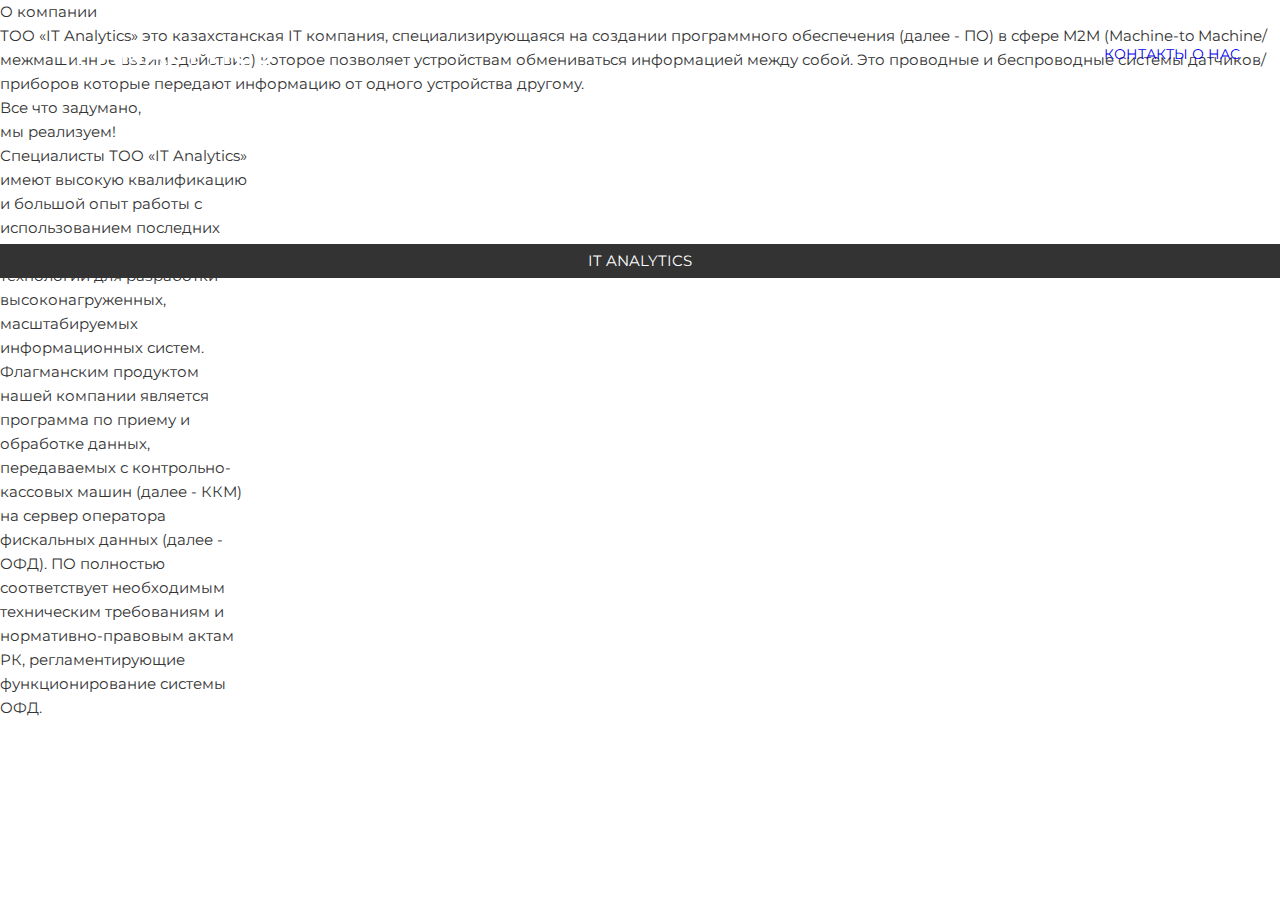
==== aboutus.html @ 604245b8 "work structure" ====
<!DOCTYPE html>
<html lang="en">

<head>
    <meta charset="UTF-8">
    <meta http-equiv="X-UA-Compatible" content="IE=edge">
    <meta name="viewport" content="width=device-width, initial-scale=1.0">
    <link rel="stylesheet" href="css/style.css">
    <link rel="preconnect" href="https://fonts.googleapis.com">
    <link rel="preconnect" href="https://fonts.gstatic.com" crossorigin>
    <link rel="icon" href="../Red/image/it_analytics.ico">
    <link href="https://fonts.googleapis.com/css2?family=Kaushan+Script&family=Montserrat:wght@400;700&display=swap"
        rel="stylesheet">
    <title>it analytics</title>
</head>

<body class="contact__page">
    <div class="wrapper">
        <header class="header">
            <div class="container">
                <div class="header__inner">
                    <div class="header__logo"><a href="index.html">IT ANALYTICS</a></div>

                    <nav class="nav">
                        <!-- <a class="nav__link" href="#">Услуги</a> -->
                        <!-- <a class="nav__link" href="#">Учебный центр</a> -->
                        <a class="nav__link" href="contacts.html">Контакты</a>
                        <a class="nav__link" href="aboutus.html">О нас</a>
                    </nav>
                </div>
            </div>
            <div class="header_background">

            </div>
        </header>

        <section class="contact">
            <div class="contact__text">
                <h2 class="aboutus__title">О компании</h2>
                <p class="title__text">ТОО «IT Analytics» это казахстанская IT компания, специализирующаяся на создании
                    программного обеспечения (далее - ПО) в сфере M2M (Machine-to Machine/межмашинное взаимодействие)
                    которое позволяет устройствам обмениваться информацией между собой. Это проводные и беспроводные
                    системы датчиков/приборов которые передают информацию от одного устройства другому.<br>
                </p>
            </div>

            <div class="about_foto">
                <h2 class="foto__text">Все что задумано,<br> мы реализуем!</h2>

            </div>

            <div>
                <p class="about__text">Специалисты ТОО «IT Analytics» имеют высокую квалификацию и большой опыт работы с
                    использованием последних достижений информационных технологий для разработки высоконагруженных,
                    масштабируемых информационных систем.<br>
                    Флагманским продуктом нашей компании является программа по приему и обработке данных, передаваемых с
                    контрольно-кассовых машин (далее - ККМ) на сервер оператора фискальных данных (далее - ОФД). ПО
                    полностью соответствует необходимым техническим требованиям и нормативно-правовым актам РК,
                    регламентирующие функционирование системы ОФД.
                </p>

            </div>
        </section>

        <footer>
            <div class="footer">
                <h2>IT ANALYTICS</h2>
            </div>
        </footer>
    </div>


</body>
---- css/style.css ----
@charset "UTF-8";
/*Обнуление*/
* {
  padding: 0;
  margin: 0;
  border: 0;
}

*, *:before, *:after {
  -webkit-box-sizing: border-box;
  box-sizing: border-box;
}

:focus, :active {
  outline: none;
}

a:focus, a:active {
  outline: none;
}

nav, footer, header, aside {
  display: block;
}

html, body {
  height: 100%;
  width: 100%;
  font-size: 100%;
  line-height: 1;
  font-size: 14px;
  -ms-text-size-adjust: 100%;
  -moz-text-size-adjust: 100%;
  -webkit-text-size-adjust: 100%;
}

input, button, textarea {
  font-family: inherit;
}

input::-ms-clear {
  display: none;
}

button {
  cursor: pointer;
}

button::-moz-focus-inner {
  padding: 0;
  border: 0;
}

a, a:visited {
  text-decoration: none;
}

a:hover {
  text-decoration: none;
}

ul li {
  list-style: none;
}

img {
  vertical-align: top;
}

h1, h2, h3, h4, h5, h6 {
  font-size: inherit;
  font-weight: inherit;
}

/*--------------------*/
.qwer {
  background-color: #000;
}

.content__green {
  font-family: "Montserrat", sans-serif;
  font-size: 15px;
  line-height: 1.6;
  color: #fff;
  background-color: #60BA19;
}

.container__green {
  display: -webkit-box;
  display: -ms-flexbox;
  display: flex;
  -webkit-box-align: center;
      -ms-flex-align: center;
          align-items: center;
  -webkit-box-pack: center;
      -ms-flex-pack: center;
          justify-content: center;
  height: 100vh;
  width: 100vw;
}

.text {
  font-size: 24px;
  text-align: center;
}

body {
  font-family: "Montserrat", sans-serif;
  font-size: 15px;
  line-height: 1.6;
  color: #333;
}

* {
  margin: 0;
  padding: 0;
  -webkit-box-sizing: border-box;
  box-sizing: border-box;
}

a {
  text-decoration: none;
}

h1,
h2,
h3,
h4,
h5,
h6 {
  margin: 0;
}

/* Container */
.container {
  width: 100%;
  max-width: 1200px;
  margin: 0 auto;
}
@media (max-width: 1270px) {
  .container {
    padding: 0 40px;
    margin: 0 auto;
  }
}

.wrapper {
  width: 100%;
  min-height: 100%;
  overflow: hidden;
}

/* Intro */
.intro {
  display: -webkit-box;
  display: -ms-flexbox;
  display: flex;
  -webkit-box-orient: vertical;
  -webkit-box-direction: normal;
  -ms-flex-direction: column;
  flex-direction: column;
  -webkit-box-pack: center;
  -ms-flex-pack: center;
  justify-content: center;
  width: 100%;
  height: 100vh;
  background: url("../image/intro.png") center no-repeat;
  background-size: cover;
}

.intro__inner {
  width: 100%;
  max-width: 880px;
  margin: 0 auto;
  text-align: center;
}

.intro__title {
  color: #fff;
  font-size: 50px;
  font-family: 700;
  text-transform: initial;
  text-align: center;
  line-height: 1;
}

.intro__title::after {
  content: "";
  display: block;
  width: 60px;
  height: 2px;
  margin: 60px auto;
  background-color: #fff;
}

.intro__suptitle {
  margin-bottom: 20px;
  font-family: "Kaushan Script", cursive;
  font-size: 20px;
  color: #fff;
  text-align: center;
}

/* Header */
.header {
  width: 100%;
  padding-top: 30px;
  position: absolute;
  top: 0;
  left: 0;
  right: 0;
  z-index: 1000;
}

.header:after {
  content: "";
  display: block;
  width: 100%;
  height: 1px;
  margin: 20px auto 0;
  background-color: #fff;
  opacity: 0.3;
}

.header__inner {
  display: -webkit-box;
  display: -ms-flexbox;
  display: flex;
  -webkit-box-pack: justify;
      -ms-flex-pack: justify;
          justify-content: space-between;
  -webkit-box-align: center;
      -ms-flex-align: center;
          align-items: center;
}

.header__logo {
  position: relative;
  font-size: 30px;
  font-weight: 700;
  color: #fff;
  display: -webkit-box;
  display: -ms-flexbox;
  display: flex;
  -webkit-box-pack: start;
      -ms-flex-pack: start;
          justify-content: start;
  -webkit-box-align: center;
      -ms-flex-align: center;
          align-items: center;
}
.header__logo img {
  width: 50px;
  height: 50px;
}
.header__logo a {
  position: relative;
  padding-left: 20px;
  color: #fff;
}

@media (max-width: 768px) {
  body.lock {
    overflow: hidden;
  }
  .header__burger {
    display: block;
    position: relative;
    width: 30px;
    height: 20px;
    position: relative;
    z-index: 4;
  }
  .header__burger span {
    position: absolute;
    background-color: #fff;
    position: absolute;
    left: 0;
    width: 100%;
    height: 2px;
    top: 9px;
    -webkit-transition: all 0.3s ease 0s;
    -o-transition: all 0.3s ease 0s;
    transition: all 0.3s ease 0s;
  }
  .header__burger:before, .header__burger:after {
    content: "";
    position: absolute;
    background-color: #fff;
    width: 100%;
    height: 2px;
    left: 0;
    -webkit-transition: all 0.3s ease 0s;
    -o-transition: all 0.3s ease 0s;
    transition: all 0.3s ease 0s;
  }
  .header__burger:before {
    top: 0;
  }
  .header__burger:after {
    bottom: 0;
  }
  .header__burger.active span {
    -webkit-transform: scale(0);
        -ms-transform: scale(0);
            transform: scale(0);
  }
  .header__burger.active:before {
    -webkit-transform: rotate(45deg);
        -ms-transform: rotate(45deg);
            transform: rotate(45deg);
    top: 9px;
  }
  .header__burger.active:after {
    -webkit-transform: rotate(-45deg);
        -ms-transform: rotate(-45deg);
            transform: rotate(-45deg);
    bottom: 9px;
  }
  .header__menu {
    position: fixed;
    top: -100%;
    left: 0;
    width: 100%;
    height: 100%;
    z-index: 1;
    padding: 80px 10px 20px 10px;
    -webkit-transition: all 0.3s ease 0s;
    -o-transition: all 0.3s ease 0s;
    transition: all 0.3s ease 0s;
    text-align: center;
    overflow: auto;
    background-color: pink;
  }
  .header__menu.active {
    top: 0;
  }
  .header__list {
    display: block;
  }
  .header__list li {
    margin: 0px 0px 20px 0px;
  }
  .header__link {
    font-size: 30px;
    font-weight: 400;
    line-height: 50px;
    color: #3c4357;
    letter-spacing: 1.5;
  }
  .header__link:hover {
    border-bottom: 3px solid #d4dfe8;
  }
}
/* Nav */
.nav {
  font-size: 14px;
  text-transform: uppercase;
}

.header__list {
  display: -webkit-box;
  display: -ms-flexbox;
  display: flex;
  -webkit-box-align: center;
      -ms-flex-align: center;
          align-items: center;
}
@media (max-width: 768px) {
  .header__list {
    display: inline-block;
  }
}
.header__list .nav__link {
  margin: 0 20px;
  color: #fff;
  text-decoration: none;
  -webkit-transition: color 0.1s linear;
  -o-transition: color 0.1s linear;
  transition: color 0.1s linear;
}
@media (max-width: 768px) {
  .header__list .nav__link {
    font-size: 40px;
  }
}
.header__list .nav__link::after {
  content: "";
  display: block;
  width: 100%;
  height: 1px;
  background-color: #fff;
  opacity: 0;
  position: absolute;
  top: 100%;
  left: 0;
  z-index: 1;
  -webkit-transition: opacity 0.1s linear;
  -o-transition: opacity 0.1s linear;
  transition: opacity 0.1s linear;
}
.header__list .nav__link:hover {
  color: #fff;
}

.nav__link .nav__link:hover::after {
  opacity: 1;
}

/* Button */
.btn {
  display: inline-block;
  vertical-align: top;
  padding: 8px 50px;
  border-radius: 20px;
  border: 2px solid #fff;
  font-size: 14px;
  font-weight: 700;
  color: #fff;
  text-transform: uppercase;
  -webkit-transition: background 0.1s linear, color 0.1s linear;
  -o-transition: background 0.1s linear, color 0.1s linear;
  transition: background 0.1s linear, color 0.1s linear;
}

.btn:hover {
  background-color: #fff;
  color: #333;
}

.reverse {
  border: 3px solid #24ADE4;
  color: #24ADE4;
  -webkit-transition: background 0.1s linear, color 0.1s linear;
  -o-transition: background 0.1s linear, color 0.1s linear;
  transition: background 0.1s linear, color 0.1s linear;
}

.reverse:hover {
  background-color: #24ADE4;
  color: #fff;
}

.btn__conteiner {
  text-align: center;
}

/* Section */
.section {
  padding: 80px 0;
}

.section__header {
  width: 100%;
  max-width: 950px;
  margin: 0 auto 40px;
  text-align: center;
}

.section__suptitle {
  font-family: "Kaushan Script", cursive;
  font-size: 24px;
  color: #333;
}

.section__title {
  width: 550px;
  font-size: 36px;
  font-weight: 700;
  margin: 0 auto;
  color: #333;
  text-transform: initial;
}

.section__title:after {
  content: "";
  display: block;
  width: 60px;
  height: 3px;
  margin: 30px auto 30px;
  background-color: #333;
}

.section__text {
  font-size: 16px;
  color: #999;
}

/* About */
.about {
  display: -webkit-box;
  display: -ms-flexbox;
  display: flex;
  -webkit-box-pack: justify;
  -ms-flex-pack: justify;
  justify-content: space-between;
  margin: 70px auto 30px;
}

.about__image {
  width: 150px;
  height: 150px;
  margin-top: -10px;
  margin-right: 20px;
}

.about .green_kassa {
  width: 80px;
  height: 80px;
  background: url(../image/Logo_green_kassa.svg) no-repeat;
}

.about .ofd24 {
  width: 80px;
  height: 80px;
  background: url(../image/Logo_ikassa.svg) no-repeat;
}

.about .tis {
  width: 80px;
  height: 80px;
  background: url(../image/Logo_TIS.svg) no-repeat;
}

.about .OnlineKassa {
  width: 80px;
  height: 80px;
  background: url(../image/Logo_onlinekassa.svg) no-repeat;
}

.about .ttc {
  width: 80px;
  height: 80px;
  background: url(../image//ttc.svg) no-repeat;
}

.about .beeline {
  width: 80px;
  height: 80px;
  background: url(../image/Beeline2.svg) no-repeat;
}

.about__image img {
  width: 100%;
  height: auto;
}

.about__item {
  display: -webkit-box;
  display: -ms-flexbox;
  display: flex;
  width: 30%;
}

.about__item:hover {
  opacity: 0.7;
}

.about__text {
  width: 250px;
  height: 100px;
}

/* Service */
.service {
  width: 100%;
  padding-top: 50px;
  -webkit-box-pack: justify;
  -ms-flex-pack: justify;
  justify-content: space-between;
  background: -o-linear-gradient(left, rgb(129, 129, 129), rgb(167, 142, 104));
  background: -webkit-gradient(linear, left top, right top, from(rgb(129, 129, 129)), to(rgb(167, 142, 104)));
  background: linear-gradient(90deg, rgb(129, 129, 129), rgb(167, 142, 104));
  height: 490px;
}

.service:after {
  content: "";
  display: block;
  width: 1200px;
  height: 2px;
  margin: 100px auto 0;
  background-color: #E0E0E0;
}

.service__header {
  display: block;
  max-width: 1200px;
  width: 100%;
  margin: 20px auto 0;
  text-align: left;
}

.service__title {
  width: 600px;
  font-size: 36px;
  color: #fff;
}
@media (max-width: 1024px) {
  .service__title {
    width: 100%;
  }
}

.service__content {
  display: -webkit-box;
  display: -ms-flexbox;
  display: flex;
  max-width: 1200px;
  -webkit-box-pack: justify;
  -ms-flex-pack: justify;
  justify-content: space-between;
  margin: 50px auto 30px;
}

.service__img {
  width: 350px;
}

.service__img img {
  width: 100%;
  border-radius: 10px;
}

.service__text {
  width: 350px;
  margin-top: 50px;
}

.service__text h2 .color__text {
  color: #4985FF;
}

.service__item {
  width: 350px;
}

.service__link {
  font-size: 16px;
  display: inline-block;
  vertical-align: top;
  margin: 20px auto;
  position: relative;
  color: #4985FF;
  text-decoration: none;
  -webkit-transition: color 0.1s linear;
  -o-transition: color 0.1s linear;
  transition: color 0.1s linear;
}

.service__link::after {
  content: "";
  display: block;
  width: 100%;
  height: 1px;
  background-color: red;
  opacity: 0;
  position: absolute;
  top: 100%;
  left: 0;
  z-index: 1;
  -webkit-transition: opacity 0.1s linear;
  -o-transition: opacity 0.1s linear;
  transition: opacity 0.1s linear;
}

.service__link:hover {
  color: #4985FF;
}

.service__link:hover::after {
  opacity: 1;
}

.bloc {
  background-color: #fff;
  width: 100%;
  height: 400px;
}

/* Project */
.project {
  margin-top: 150px;
  background-color: #F6F6F8;
  width: 100%;
  text-align: center;
}

.project__content {
  padding: 100px 0;
  margin: 0 auto;
  width: 1200px;
  font-size: 36px;
  color: #333;
}

.project__image {
  display: -webkit-box;
  display: -ms-flexbox;
  display: flex;
  max-width: 1200px;
  -webkit-box-pack: justify;
  -ms-flex-pack: justify;
  justify-content: space-between;
  margin: 50px auto 50px;
}

.project__image img {
  width: 255px;
}

/* Education */
.education__title {
  display: -webkit-box;
  display: -ms-flexbox;
  display: flex;
  font-size: 36px;
}

.education__content {
  display: -webkit-box;
  display: -ms-flexbox;
  display: flex;
  -webkit-box-pack: justify;
  -ms-flex-pack: justify;
  justify-content: space-between;
  -webkit-box-align: start;
  -ms-flex-align: start;
  align-items: flex-start;
  padding: 10px 0 100px;
  margin: 0 auto;
  width: 1200px;
  font-size: 15px;
  color: #333;
}

.education__img {
  width: 500px;
  height: 400px;
}

.education__img img {
  width: 100%;
  height: auto;
}

.border {
  margin: 30px auto 100px;
  width: 1200px;
  height: 1px;
  background-color: #E0E0E0;
}

.education__text {
  width: 600px;
}

.ri-telegram-fill {
  font-size: 24px;
  margin-right: 5px;
  color: #3172ff;
}

.icon {
  display: -webkit-box;
  display: -ms-flexbox;
  display: flex;
  -webkit-box-align: center;
  -ms-flex-align: center;
  align-items: center;
}

/* Feedback */
.feedback {
  background-color: #F6F6F8;
  padding: 50px 0px 50px 0px;
  width: 100%;
  max-width: 750px;
  margin: 0 auto 100px;
  text-align: center;
}

.box form {
  text-align: center;
}

input {
  position: relative;
  display: inline-block;
  font-size: 20px;
  -webkit-box-sizing: border-box;
  box-sizing: border-box;
  -webkit-transition: 0.5s;
  -o-transition: 0.5s;
  transition: 0.5s;
  border-radius: 40px;
}

.input__wrap {
  margin: 30px auto;
  max-width: -webkit-min-content;
  max-width: -moz-min-content;
  max-width: min-content;
  display: -webkit-box;
  display: -ms-flexbox;
  display: flex;
  -webkit-box-shadow: 0px 0px 10px rgba(111, 111, 111, 0.25);
  box-shadow: 0px 0px 10px rgba(111, 111, 111, 0.25);
  border-top-left-radius: 30px;
  border-bottom-left-radius: 30px;
  border-top-right-radius: 30px;
  border-bottom-right-radius: 30px;
}

.input__wrap input[type=text] {
  padding: 15px 33px;
  border: none;
  border-top-left-radius: 30px;
  border-bottom-left-radius: 30px;
}

.input__wrap input[type=submit] {
  padding: 13px 54px;
  background-color: #4985FF;
  color: #fff;
  border: none;
  border-top-right-radius: 30px;
  border-bottom-right-radius: 30px;
}

/*Обратная связь*/
.obratnuj-zvonok {
  width: 100%;
  max-width: 500px;
  display: inline-block;
}

.form-zvonok {
  width: 100%;
  display: -webkit-box;
  display: -ms-flexbox;
  display: flex;
  -webkit-box-orient: vertical;
  -webkit-box-direction: normal;
  -ms-flex-direction: column;
  flex-direction: column;
  padding: 50px 20px;
  -webkit-box-sizing: border-box;
  box-sizing: border-box;
}

.form-zvonok div {
  padding: 10px 0;
}

.bot-send-mail {
  -webkit-box-sizing: border-box;
  box-sizing: border-box;
  width: 100%;
}

.form-zvonok label,
.form-zvonok input {
  display: block;
  width: 100%;
  -webkit-box-sizing: border-box;
  box-sizing: border-box;
}

.form-zvonok label {
  margin-bottom: 5px;
  font-weight: bold;
}

.form-zvonok input {
  padding: 10px 15px;
  margin-top: 5px;
}

.form-zvonok label span {
  color: red;
}

.form-zvonok .bot-send-mail {
  padding: 15px;
  margin-top: 10px;
  background: none;
  border: none;
  text-transform: uppercase;
  color: #fff;
  font-weight: bold;
  background-color: #4985FF;
  cursor: pointer;
  border: 3px #4985FF solid;
  border-radius: 40px;
}

.form-zvonok .bot-send-mail:hover {
  color: #4985FF;
  background-color: #fff;
}

/* Footer */
.footer {
  text-align: center;
  width: 100%;
  padding: 5px 5px;
  background: #333;
  color: #fff;
}

.footer h2 {
  font-size: 15px;
}

@media (max-width: 1240px) {
  .footer h2 {
    font-size: 40px;
  }
}
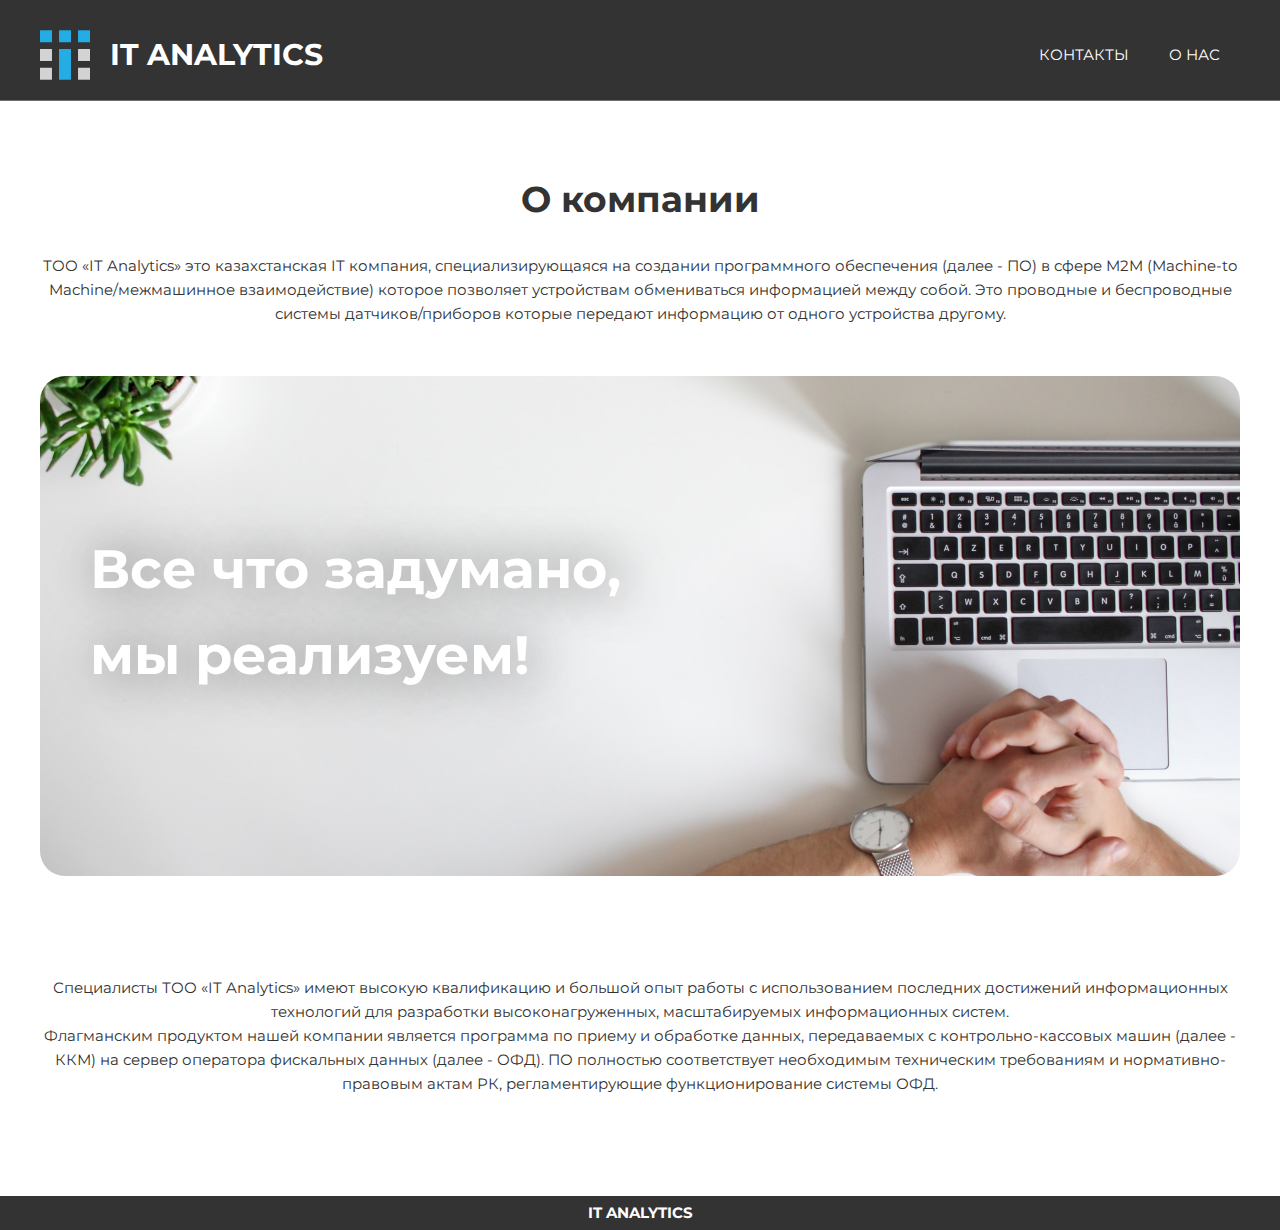
==== commit f26c340d: "done adaptive everywhere" ====
--- a/aboutus.html
+++ b/aboutus.html
@@ -7,6 +7,9 @@
     <meta name="viewport" content="width=device-width, initial-scale=1.0">
     <link rel="stylesheet" href="css/style.css">
     <link rel="preconnect" href="https://fonts.googleapis.com">
+    <link rel="icon" href="image/it_analytics.ico">
+    <script src="https://code.jquery.com/jquery-3.6.0.slim.min.js"></script>
+    <script src="js/burger-menu.js"></script>
     <link rel="preconnect" href="https://fonts.gstatic.com" crossorigin>
     <link rel="icon" href="../Red/image/it_analytics.ico">
     <link href="https://fonts.googleapis.com/css2?family=Kaushan+Script&family=Montserrat:wght@400;700&display=swap"
@@ -16,52 +19,67 @@
 
 <body class="contact__page">
     <div class="wrapper">
-        <header class="header">
-            <div class="container">
-                <div class="header__inner">
-                    <div class="header__logo"><a href="index.html">IT ANALYTICS</a></div>
+        <div class="main">
+            <header class="header header__other">
+                <div class="container">
+                    <div class="header__inner">
+                        <div class="header__logo">
+                            <img src="image/Logo_IT analytics.svg" alt="Logo">
+                            <a href="index.html">IT ANALYTICS</a>
+                        </div>
+                        <div class="header__burger">
+                            <span></span>
+                        </div>
+                        <nav class="header__menu">
+                            <ul class="header__list">
+                                <!-- <li><a class="nav__link" href="#">Услуги</a></li> -->
+                                <!-- <li><a class="nav__link" href="#">Учебный центр</a></li> -->
+                                <li><a class="nav__link" href="contacts.html">Контакты</a></li>
+                                <li><a class="nav__link" href="aboutus.html">О нас</a></li>
+                            </ul>
+                        </nav>
+                    </div>
+                </div>
+            </header>
 
-                    <nav class="nav">
-                        <!-- <a class="nav__link" href="#">Услуги</a> -->
-                        <!-- <a class="nav__link" href="#">Учебный центр</a> -->
-                        <a class="nav__link" href="contacts.html">Контакты</a>
-                        <a class="nav__link" href="aboutus.html">О нас</a>
-                    </nav>
+            <section class="aboutus">
+                <div class="container">
+                    <div class="aboutus__text">
+                        <h2 class="aboutus__title">О компании</h2>
+                        <p class="title__text">ТОО «IT Analytics» это казахстанская IT компания, специализирующаяся на
+                            создании
+                            программного обеспечения (далее - ПО) в сфере M2M (Machine-to Machine/межмашинное
+                            взаимодействие)
+                            которое позволяет устройствам обмениваться информацией между собой. Это проводные и
+                            беспроводные
+                            системы датчиков/приборов которые передают информацию от одного устройства другому.<br>
+                        </p>
+                    </div>
+
+                    <div class="about_foto">
+                        <h2 class="foto__text">Все что задумано,<br> мы реализуем!</h2>
+                        <img class="about_foto" src="image/about_us_image.png" alt="">
+
+                    </div>
+
+                    <div>
+                        <p class="aboutus__subtext">Специалисты ТОО «IT Analytics» имеют высокую квалификацию и большой опыт
+                            работы с
+                            использованием последних достижений информационных технологий для разработки
+                            высоконагруженных,
+                            масштабируемых информационных систем.<br>
+                            Флагманским продуктом нашей компании является программа по приему и обработке данных,
+                            передаваемых с
+                            контрольно-кассовых машин (далее - ККМ) на сервер оператора фискальных данных (далее - ОФД).
+                            ПО
+                            полностью соответствует необходимым техническим требованиям и нормативно-правовым актам РК,
+                            регламентирующие функционирование системы ОФД.
+                        </p>
+
+                    </div>
                 </div>
-            </div>
-            <div class="header_background">
-
-            </div>
-        </header>
-
-        <section class="contact">
-            <div class="contact__text">
-                <h2 class="aboutus__title">О компании</h2>
-                <p class="title__text">ТОО «IT Analytics» это казахстанская IT компания, специализирующаяся на создании
-                    программного обеспечения (далее - ПО) в сфере M2M (Machine-to Machine/межмашинное взаимодействие)
-                    которое позволяет устройствам обмениваться информацией между собой. Это проводные и беспроводные
-                    системы датчиков/приборов которые передают информацию от одного устройства другому.<br>
-                </p>
-            </div>
-
-            <div class="about_foto">
-                <h2 class="foto__text">Все что задумано,<br> мы реализуем!</h2>
-
-            </div>
-
-            <div>
-                <p class="about__text">Специалисты ТОО «IT Analytics» имеют высокую квалификацию и большой опыт работы с
-                    использованием последних достижений информационных технологий для разработки высоконагруженных,
-                    масштабируемых информационных систем.<br>
-                    Флагманским продуктом нашей компании является программа по приему и обработке данных, передаваемых с
-                    контрольно-кассовых машин (далее - ККМ) на сервер оператора фискальных данных (далее - ОФД). ПО
-                    полностью соответствует необходимым техническим требованиям и нормативно-правовым актам РК,
-                    регламентирующие функционирование системы ОФД.
-                </p>
-
-            </div>
-        </section>
-
+            </section>
+        </div>
         <footer>
             <div class="footer">
                 <h2>IT ANALYTICS</h2>
--- a/css/style.css
+++ b/css/style.css
@@ -73,8 +73,121 @@
 }
 
 /*--------------------*/
-.qwer {
-  background-color: #000;
+.header__other {
+  background-color: #333;
+}
+
+.aboutus {
+  display: -webkit-box;
+  display: -ms-flexbox;
+  display: flex;
+  -webkit-box-pack: center;
+      -ms-flex-pack: center;
+          justify-content: center;
+  -webkit-box-align: center;
+      -ms-flex-align: center;
+          align-items: center;
+  text-align: center;
+  -webkit-box-orient: vertical;
+  -webkit-box-direction: normal;
+      -ms-flex-direction: column;
+          flex-direction: column;
+  margin: 70px 0 0 0;
+}
+@media (max-width: 425px) {
+  .aboutus {
+    margin: 30px 0 0 0;
+  }
+}
+.aboutus__text {
+  margin: 0 0 50px 0;
+}
+.aboutus__title {
+  padding: 0 0px 25px 0;
+  font-size: 36px;
+  color: #333;
+  font-weight: 700;
+}
+.aboutus__subtext {
+  margin: 100px 0 100px 0;
+  text-align: center;
+  width: 100%;
+}
+@media (max-width: 425px) {
+  .aboutus__subtext {
+    margin: 30px 0 30px 0;
+  }
+}
+
+.about_foto {
+  width: 100%;
+  height: auto;
+  border-radius: 25px;
+}
+@media (max-width: 425px) {
+  .about_foto {
+    height: 300px;
+    -o-object-fit: cover;
+       object-fit: cover;
+  }
+}
+
+.foto__text {
+  position: absolute;
+  color: #fff;
+  text-shadow: rgb(105, 105, 105) 5px 0px 50px;
+  padding: 150px 50px 0;
+  text-align: left;
+  font-size: 54px;
+  font-weight: 700;
+}
+@media (max-width: 1024px) {
+  .foto__text {
+    padding: 100px 50px 0;
+  }
+}
+@media (max-width: 768px) {
+  .foto__text {
+    padding: 90px 20px 0 20px;
+    font-size: 30px;
+  }
+}
+
+.header__other {
+  background-color: #333;
+}
+
+/* Contact */
+.contact {
+  width: 100%;
+  max-width: 1200px;
+  margin: 0 auto;
+  padding: 50px 0px;
+  -webkit-box-flex: 1;
+      -ms-flex-positive: 1;
+          flex-grow: 1;
+}
+
+.contact__text {
+  padding: 0 0 40px;
+}
+.contact__text h2 {
+  font-weight: 700;
+  font-size: 24px;
+}
+.contact__text p {
+  font-size: 15px;
+}
+
+iframe {
+  width: 100%;
+  height: 300px;
+  display: -webkit-box;
+  display: -ms-flexbox;
+  display: flex;
+  -webkit-box-align: center;
+      -ms-flex-align: center;
+          align-items: center;
 }
 
 .content__green {
@@ -109,6 +222,7 @@
   font-size: 15px;
   line-height: 1.6;
   color: #333;
+  height: 100%;
 }
 
 * {
@@ -143,11 +257,30 @@
     margin: 0 auto;
   }
 }
+@media (max-width: 500px) {
+  .container {
+    padding: 0 15px;
+  }
+}
 
 .wrapper {
   width: 100%;
   min-height: 100%;
   overflow: hidden;
+  display: -webkit-box;
+  display: -ms-flexbox;
+  display: flex;
+  -webkit-box-orient: vertical;
+  -webkit-box-direction: normal;
+      -ms-flex-direction: column;
+          flex-direction: column;
+}
+
+.main {
+  margin: 101px 0 0 0;
+  -webkit-box-flex: 1;
+      -ms-flex: 1 1 auto;
+          flex: 1 1 auto;
 }
 
 /* Intro */
@@ -157,11 +290,11 @@
   display: flex;
   -webkit-box-orient: vertical;
   -webkit-box-direction: normal;
-  -ms-flex-direction: column;
-  flex-direction: column;
+      -ms-flex-direction: column;
+          flex-direction: column;
   -webkit-box-pack: center;
-  -ms-flex-pack: center;
-  justify-content: center;
+      -ms-flex-pack: center;
+          justify-content: center;
   width: 100%;
   height: 100vh;
   background: url("../image/intro.png") center no-repeat;
@@ -183,6 +316,22 @@
   text-align: center;
   line-height: 1;
 }
+@media (max-width: 425px) {
+  .intro__title {
+    font-size: 40px;
+  }
+}
+@media (max-height: 425px) {
+  .intro__title {
+    margin-top: 100px;
+  }
+}
+@media (max-height: 375px) {
+  .intro__title {
+    margin-top: 100px;
+    font-size: 30px;
+  }
+}
 
 .intro__title::after {
   content: "";
@@ -212,14 +361,20 @@
   z-index: 1000;
 }
 
+.header__other {
+  background-color: #333;
+}
+
 .header:after {
   content: "";
+  position: relative;
   display: block;
   width: 100%;
   height: 1px;
   margin: 20px auto 0;
   background-color: #fff;
   opacity: 0.3;
+  z-index: 20;
 }
 
 .header__inner {
@@ -248,6 +403,7 @@
   -webkit-box-align: center;
       -ms-flex-align: center;
           align-items: center;
+  z-index: 100;
 }
 .header__logo img {
   width: 50px;
@@ -257,6 +413,11 @@
   position: relative;
   padding-left: 20px;
   color: #fff;
+}
+@media (max-width: 425px) {
+  .header__logo a {
+    font-size: 18px;
+  }
 }
 
 @media (max-width: 768px) {
@@ -306,15 +467,15 @@
             transform: scale(0);
   }
   .header__burger.active:before {
+    -webkit-transform: rotate(-45deg);
+        -ms-transform: rotate(-45deg);
+            transform: rotate(-45deg);
+    top: 9px;
+  }
+  .header__burger.active:after {
     -webkit-transform: rotate(45deg);
         -ms-transform: rotate(45deg);
             transform: rotate(45deg);
-    top: 9px;
-  }
-  .header__burger.active:after {
-    -webkit-transform: rotate(-45deg);
-        -ms-transform: rotate(-45deg);
-            transform: rotate(-45deg);
     bottom: 9px;
   }
   .header__menu {
@@ -324,13 +485,13 @@
     width: 100%;
     height: 100%;
     z-index: 1;
-    padding: 80px 10px 20px 10px;
+    padding: 120px 10px 20px 10px;
     -webkit-transition: all 0.3s ease 0s;
     -o-transition: all 0.3s ease 0s;
     transition: all 0.3s ease 0s;
     text-align: center;
     overflow: auto;
-    background-color: pink;
+    background: rgb(51, 51, 51);
   }
   .header__menu.active {
     top: 0;
@@ -340,16 +501,6 @@
   }
   .header__list li {
     margin: 0px 0px 20px 0px;
-  }
-  .header__link {
-    font-size: 30px;
-    font-weight: 400;
-    line-height: 50px;
-    color: #3c4357;
-    letter-spacing: 1.5;
-  }
-  .header__link:hover {
-    border-bottom: 3px solid #d4dfe8;
   }
 }
 /* Nav */
@@ -371,8 +522,13 @@
     display: inline-block;
   }
 }
-.header__list .nav__link {
+
+.nav__link {
+  text-transform: uppercase;
+  display: inline-block;
+  vertical-align: top;
   margin: 0 20px;
+  position: relative;
   color: #fff;
   text-decoration: none;
   -webkit-transition: color 0.1s linear;
@@ -380,11 +536,12 @@
   transition: color 0.1s linear;
 }
 @media (max-width: 768px) {
-  .header__list .nav__link {
-    font-size: 40px;
-  }
-}
-.header__list .nav__link::after {
+  .nav__link {
+    font-size: 24px;
+  }
+}
+
+.nav__link::after {
   content: "";
   display: block;
   width: 100%;
@@ -399,11 +556,12 @@
   -o-transition: opacity 0.1s linear;
   transition: opacity 0.1s linear;
 }
-.header__list .nav__link:hover {
+
+.nav__link:hover {
   color: #fff;
 }
 
-.nav__link .nav__link:hover::after {
+.nav__link:hover::after {
   opacity: 1;
 }
 
@@ -456,6 +614,11 @@
   margin: 0 auto 40px;
   text-align: center;
 }
+@media (max-width: 768px) {
+  .section__header {
+    max-width: 100%;
+  }
+}
 
 .section__suptitle {
   font-family: "Kaushan Script", cursive;
@@ -471,6 +634,16 @@
   color: #333;
   text-transform: initial;
 }
+@media (max-width: 768px) {
+  .section__title {
+    width: 100%;
+  }
+}
+@media (max-width: 425px) {
+  .section__title {
+    font-size: 24px;
+  }
+}
 
 .section__title:after {
   content: "";
@@ -492,9 +665,29 @@
   display: -ms-flexbox;
   display: flex;
   -webkit-box-pack: justify;
-  -ms-flex-pack: justify;
-  justify-content: space-between;
+      -ms-flex-pack: justify;
+          justify-content: space-between;
   margin: 70px auto 30px;
+}
+@media (max-width: 768px) {
+  .about {
+    -webkit-box-orient: vertical;
+    -webkit-box-direction: normal;
+        -ms-flex-direction: column;
+            flex-direction: column;
+    display: -webkit-box;
+    display: -ms-flexbox;
+    display: flex;
+    -ms-flex-wrap: wrap;
+        flex-wrap: wrap;
+    -webkit-box-pack: center;
+        -ms-flex-pack: center;
+            justify-content: center;
+    -webkit-box-align: center;
+        -ms-flex-align: center;
+            align-items: center;
+    margin: 0;
+  }
 }
 
 .about__image {
@@ -504,40 +697,14 @@
   margin-right: 20px;
 }
 
+.about .ofd24,
+.about .tis,
+.about .OnlineKassa,
+.about .ttc,
+.about .beeline,
 .about .green_kassa {
   width: 80px;
   height: 80px;
-  background: url(../image/Logo_green_kassa.svg) no-repeat;
-}
-
-.about .ofd24 {
-  width: 80px;
-  height: 80px;
-  background: url(../image/Logo_ikassa.svg) no-repeat;
-}
-
-.about .tis {
-  width: 80px;
-  height: 80px;
-  background: url(../image/Logo_TIS.svg) no-repeat;
-}
-
-.about .OnlineKassa {
-  width: 80px;
-  height: 80px;
-  background: url(../image/Logo_onlinekassa.svg) no-repeat;
-}
-
-.about .ttc {
-  width: 80px;
-  height: 80px;
-  background: url(../image//ttc.svg) no-repeat;
-}
-
-.about .beeline {
-  width: 80px;
-  height: 80px;
-  background: url(../image/Beeline2.svg) no-repeat;
 }
 
 .about__image img {
@@ -550,6 +717,18 @@
   display: -ms-flexbox;
   display: flex;
   width: 30%;
+}
+@media (max-width: 768px) {
+  .about__item {
+    -webkit-box-pack: center;
+        -ms-flex-pack: center;
+            justify-content: center;
+    -webkit-box-align: center;
+        -ms-flex-align: center;
+            align-items: center;
+    width: 100%;
+    margin: 20px 0;
+  }
 }
 
 .about__item:hover {
@@ -560,18 +739,38 @@
   width: 250px;
   height: 100px;
 }
+@media (max-width: 768px) {
+  .about__text {
+    height: 100%;
+  }
+}
 
 /* Service */
 .service {
   width: 100%;
   padding-top: 50px;
   -webkit-box-pack: justify;
-  -ms-flex-pack: justify;
-  justify-content: space-between;
+      -ms-flex-pack: justify;
+          justify-content: space-between;
+  background: -webkit-gradient(linear, left top, right top, from(rgb(129, 129, 129)), to(rgb(167, 142, 104)));
   background: -o-linear-gradient(left, rgb(129, 129, 129), rgb(167, 142, 104));
-  background: -webkit-gradient(linear, left top, right top, from(rgb(129, 129, 129)), to(rgb(167, 142, 104)));
   background: linear-gradient(90deg, rgb(129, 129, 129), rgb(167, 142, 104));
   height: 490px;
+}
+@media (max-width: 1270px) {
+  .service {
+    height: 430px;
+  }
+}
+@media (max-width: 600px) {
+  .service {
+    height: 500px;
+  }
+}
+@media (max-width: 425px) {
+  .service {
+    height: 360px;
+  }
 }
 
 .service:after {
@@ -582,6 +781,11 @@
   margin: 100px auto 0;
   background-color: #E0E0E0;
 }
+@media (max-width: 1270px) {
+  .service:after {
+    display: none;
+  }
+}
 
 .service__header {
   display: block;
@@ -596,9 +800,14 @@
   font-size: 36px;
   color: #fff;
 }
-@media (max-width: 1024px) {
+@media (max-width: 1270px) {
   .service__title {
-    width: 100%;
+    width: 90%;
+  }
+}
+@media (max-width: 425px) {
+  .service__title {
+    font-size: 24px;
   }
 }
 
@@ -608,13 +817,47 @@
   display: flex;
   max-width: 1200px;
   -webkit-box-pack: justify;
-  -ms-flex-pack: justify;
-  justify-content: space-between;
+      -ms-flex-pack: justify;
+          justify-content: space-between;
   margin: 50px auto 30px;
+}
+@media (max-width: 950px) {
+  .service__content {
+    max-width: 100%;
+    width: 100%;
+    height: 100%;
+    -ms-flex-wrap: wrap;
+        flex-wrap: wrap;
+    -webkit-box-pack: center;
+        -ms-flex-pack: center;
+            justify-content: center;
+  }
+}
+@media (max-width: 600px) {
+  .service__content {
+    -webkit-box-orient: vertical;
+    -webkit-box-direction: normal;
+        -ms-flex-direction: column;
+            flex-direction: column;
+    -webkit-box-align: center;
+        -ms-flex-align: center;
+            align-items: center;
+    margin: 10px auto 30px;
+  }
 }
 
 .service__img {
   width: 350px;
+}
+@media (max-width: 1270px) {
+  .service__img {
+    width: 100%;
+  }
+}
+@media (max-width: 600px) {
+  .service__img {
+    width: 60%;
+  }
 }
 
 .service__img img {
@@ -626,6 +869,12 @@
   width: 350px;
   margin-top: 50px;
 }
+@media (max-width: 1270px) {
+  .service__text {
+    width: 100%;
+    margin: 20px 0 0 0;
+  }
+}
 
 .service__text h2 .color__text {
   color: #4985FF;
@@ -633,6 +882,43 @@
 
 .service__item {
   width: 350px;
+  position: relative;
+}
+@media (max-width: 1270px) {
+  .service__item {
+    width: 33%;
+    margin: 0 15px;
+  }
+}
+@media (max-width: 950px) {
+  .service__item {
+    width: 45%;
+  }
+  .service__item:last-child {
+    margin: 20px 0 50px 0;
+  }
+}
+@media (max-width: 600px) {
+  .service__item {
+    width: 100%;
+    display: -webkit-box;
+    display: -ms-flexbox;
+    display: flex;
+    -webkit-box-pack: center;
+        -ms-flex-pack: center;
+            justify-content: center;
+    -webkit-box-align: center;
+        -ms-flex-align: center;
+            align-items: center;
+    -webkit-box-orient: vertical;
+    -webkit-box-direction: normal;
+        -ms-flex-direction: column;
+            flex-direction: column;
+    margin: 15px 0;
+  }
+  .service__item:last-child {
+    margin: 0;
+  }
 }
 
 .service__link {
@@ -677,6 +963,33 @@
   width: 100%;
   height: 400px;
 }
+@media (max-width: 1270px) {
+  .bloc {
+    height: 250px;
+    background-color: none;
+  }
+}
+@media (max-width: 950px) {
+  .bloc {
+    height: 750px;
+    background-color: none;
+  }
+}
+@media (max-width: 768px) {
+  .bloc {
+    height: 700px;
+  }
+}
+@media (max-width: 600px) {
+  .bloc {
+    height: 950px;
+  }
+}
+@media (max-width: 425px) {
+  .bloc {
+    height: 850px;
+  }
+}
 
 /* Project */
 .project {
@@ -700,8 +1013,8 @@
   display: flex;
   max-width: 1200px;
   -webkit-box-pack: justify;
-  -ms-flex-pack: justify;
-  justify-content: space-between;
+      -ms-flex-pack: justify;
+          justify-content: space-between;
   margin: 50px auto 50px;
 }
 
@@ -710,33 +1023,69 @@
 }
 
 /* Education */
+@media (max-width: 768px) {
+  .education {
+    display: none;
+  }
+}
+
 .education__title {
   display: -webkit-box;
   display: -ms-flexbox;
   display: flex;
   font-size: 36px;
 }
+@media (max-width: 768px) {
+  .education__title {
+    -webkit-box-ordinal-group: 2;
+        -ms-flex-order: 1;
+            order: 1;
+  }
+}
 
 .education__content {
   display: -webkit-box;
   display: -ms-flexbox;
   display: flex;
   -webkit-box-pack: justify;
-  -ms-flex-pack: justify;
-  justify-content: space-between;
+      -ms-flex-pack: justify;
+          justify-content: space-between;
   -webkit-box-align: start;
-  -ms-flex-align: start;
-  align-items: flex-start;
+      -ms-flex-align: start;
+          align-items: flex-start;
   padding: 10px 0 100px;
   margin: 0 auto;
   width: 1200px;
   font-size: 15px;
   color: #333;
 }
+@media (max-width: 1270px) {
+  .education__content {
+    width: 100%;
+  }
+}
+@media (max-width: 768px) {
+  .education__content {
+    display: -webkit-box;
+    display: -ms-flexbox;
+    display: flex;
+    -webkit-box-orient: vertical;
+    -webkit-box-direction: normal;
+        -ms-flex-direction: column;
+            flex-direction: column;
+  }
+}
 
 .education__img {
   width: 500px;
   height: 400px;
+}
+@media (max-width: 768px) {
+  .education__img {
+    -webkit-box-ordinal-group: 3;
+        -ms-flex-order: 2;
+            order: 2;
+  }
 }
 
 .education__img img {
@@ -750,9 +1099,21 @@
   height: 1px;
   background-color: #E0E0E0;
 }
+@media (max-width: 768px) {
+  .border {
+    margin: 50px auto 50px;
+  }
+}
 
 .education__text {
   width: 600px;
+}
+@media (max-width: 768px) {
+  .education__text {
+    -webkit-box-ordinal-group: 4;
+        -ms-flex-order: 3;
+            order: 3;
+  }
 }
 
 .ri-telegram-fill {
@@ -766,8 +1127,93 @@
   display: -ms-flexbox;
   display: flex;
   -webkit-box-align: center;
-  -ms-flex-align: center;
-  align-items: center;
+      -ms-flex-align: center;
+          align-items: center;
+}
+
+.education-small {
+  display: none;
+}
+@media (max-width: 768px) {
+  .education-small {
+    display: block;
+  }
+}
+
+@media (max-width: 768px) {
+  .education-small__title {
+    -webkit-box-ordinal-group: 2;
+        -ms-flex-order: 1;
+            order: 1;
+    width: 100%;
+  }
+}
+@media (max-width: 425px) {
+  .education-small__title {
+    font-size: 30px;
+  }
+}
+
+.education-small__content {
+  display: -webkit-box;
+  display: -ms-flexbox;
+  display: flex;
+  -webkit-box-pack: justify;
+      -ms-flex-pack: justify;
+          justify-content: space-between;
+  -webkit-box-align: start;
+      -ms-flex-align: start;
+          align-items: flex-start;
+  padding: 10px 0 100px;
+  margin: 0 auto;
+  width: 1200px;
+  font-size: 15px;
+  color: #333;
+}
+@media (max-width: 1270px) {
+  .education-small__content {
+    width: 100%;
+  }
+}
+@media (max-width: 768px) {
+  .education-small__content {
+    display: -webkit-box;
+    display: -ms-flexbox;
+    display: flex;
+    padding: 0 0 0px 0;
+    -webkit-box-orient: vertical;
+    -webkit-box-direction: normal;
+        -ms-flex-direction: column;
+            flex-direction: column;
+  }
+}
+
+@media (max-width: 768px) {
+  .education-small__img {
+    -webkit-box-ordinal-group: 3;
+        -ms-flex-order: 2;
+            order: 2;
+    width: 100%;
+    height: auto;
+  }
+}
+
+.education-small__img img {
+  width: 100%;
+  height: auto;
+}
+
+.education-small__text {
+  width: 600px;
+}
+@media (max-width: 768px) {
+  .education-small__text {
+    -webkit-box-ordinal-group: 4;
+        -ms-flex-order: 3;
+            order: 3;
+    width: 100%;
+    margin: 15px 0 0 0;
+  }
 }
 
 /* Feedback */
@@ -778,6 +1224,11 @@
   max-width: 750px;
   margin: 0 auto 100px;
   text-align: center;
+}
+@media (max-width: 768px) {
+  .feedback {
+    margin: 0 auto 50px;
+  }
 }
 
 .box form {
@@ -789,7 +1240,7 @@
   display: inline-block;
   font-size: 20px;
   -webkit-box-sizing: border-box;
-  box-sizing: border-box;
+          box-sizing: border-box;
   -webkit-transition: 0.5s;
   -o-transition: 0.5s;
   transition: 0.5s;
@@ -805,7 +1256,7 @@
   display: -ms-flexbox;
   display: flex;
   -webkit-box-shadow: 0px 0px 10px rgba(111, 111, 111, 0.25);
-  box-shadow: 0px 0px 10px rgba(111, 111, 111, 0.25);
+          box-shadow: 0px 0px 10px rgba(111, 111, 111, 0.25);
   border-top-left-radius: 30px;
   border-bottom-left-radius: 30px;
   border-top-right-radius: 30px;
@@ -842,11 +1293,11 @@
   display: flex;
   -webkit-box-orient: vertical;
   -webkit-box-direction: normal;
-  -ms-flex-direction: column;
-  flex-direction: column;
+      -ms-flex-direction: column;
+          flex-direction: column;
   padding: 50px 20px;
   -webkit-box-sizing: border-box;
-  box-sizing: border-box;
+          box-sizing: border-box;
 }
 
 .form-zvonok div {
@@ -855,8 +1306,13 @@
 
 .bot-send-mail {
   -webkit-box-sizing: border-box;
-  box-sizing: border-box;
-  width: 100%;
+          box-sizing: border-box;
+  width: 100%;
+}
+@media (max-width: 425px) {
+  .bot-send-mail {
+    font-size: 16px;
+  }
 }
 
 .form-zvonok label,
@@ -864,7 +1320,21 @@
   display: block;
   width: 100%;
   -webkit-box-sizing: border-box;
-  box-sizing: border-box;
+          box-sizing: border-box;
+}
+
+.feedback__msg {
+  width: 100%;
+  resize: vertical;
+  min-height: 50px;
+  padding: 10px 15px 0 15px;
+  margin-top: 5px;
+  position: relative;
+  display: inline-block;
+  font-size: 20px;
+  -webkit-box-sizing: border-box;
+          box-sizing: border-box;
+  border-radius: 40px 40px 0px 40px;
 }
 
 .form-zvonok label {
@@ -911,6 +1381,7 @@
 
 .footer h2 {
   font-size: 15px;
+  font-weight: 700;
 }
 
 @media (max-width: 1240px) {
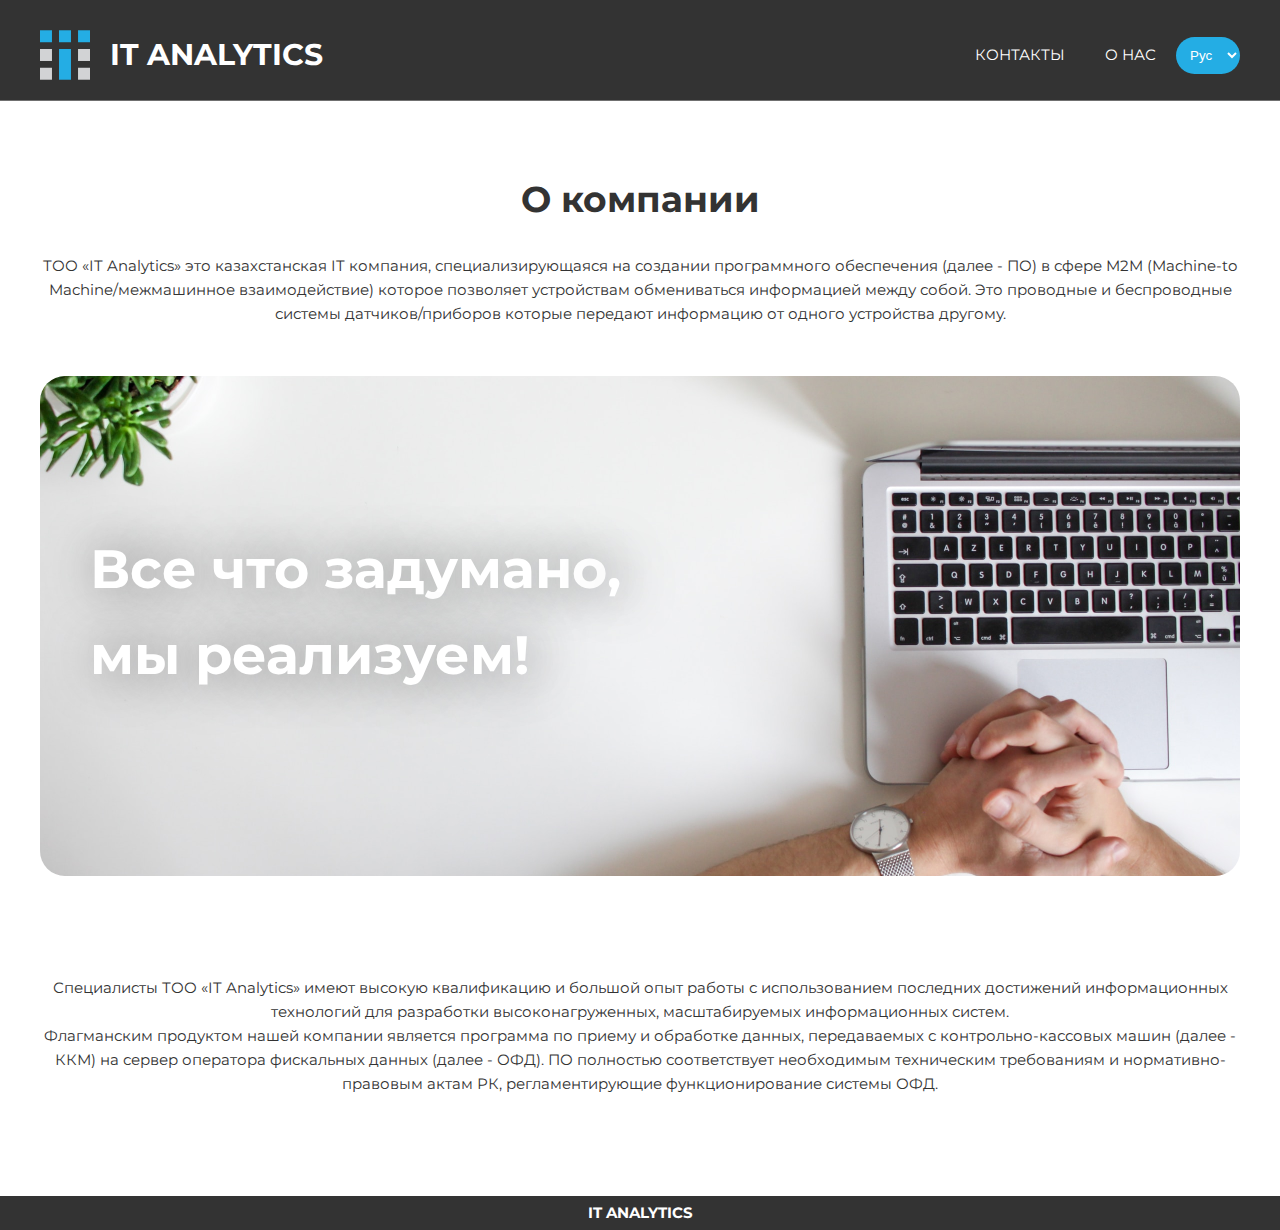
==== commit f0deaf5d: "translate and add firms" ====
--- a/aboutus.html
+++ b/aboutus.html
@@ -32,11 +32,20 @@
                         </div>
                         <nav class="header__menu">
                             <ul class="header__list">
-                                <!-- <li><a class="nav__link" href="#">Услуги</a></li> -->
-                                <!-- <li><a class="nav__link" href="#">Учебный центр</a></li> -->
-                                <li><a class="nav__link" href="contacts.html">Контакты</a></li>
-                                <li><a class="nav__link" href="aboutus.html">О нас</a></li>
+                                <li><a class="nav__link" href="contacts.html" data-lang="contact">Контакты</a></li>
+                                <li><a class="nav__link" href="aboutus.html" data-lang="about">О нас</a></li>
                             </ul>
+                            <select class="langs">
+                                <option value="rus" class="langs__item">
+                                    Рус
+                                </option>
+                                <option value="kaz" class="langs__item">
+                                    Қаз
+                                </option>
+                                <option value="eng" class="langs__item">
+                                    Eng
+                                </option>
+                            </select>
                         </nav>
                     </div>
                 </div>
@@ -45,35 +54,21 @@
             <section class="aboutus">
                 <div class="container">
                     <div class="aboutus__text">
-                        <h2 class="aboutus__title">О компании</h2>
-                        <p class="title__text">ТОО «IT Analytics» это казахстанская IT компания, специализирующаяся на
-                            создании
-                            программного обеспечения (далее - ПО) в сфере M2M (Machine-to Machine/межмашинное
-                            взаимодействие)
-                            которое позволяет устройствам обмениваться информацией между собой. Это проводные и
-                            беспроводные
-                            системы датчиков/приборов которые передают информацию от одного устройства другому.<br>
+                        <h2 class="aboutus__title" data-lang="company">О компании</h2>
+                        <p class="title__text" data-lang="company_desc">ТОО «IT Analytics» это казахстанская IT компания, специализирующаяся на создании программного обеспечения (далее - ПО) в сфере M2M (Machine-to Machine/межмашинное взаимодействие) которое позволяет устройствам обмениваться информацией между собой. Это проводные и беспроводные системы датчиков/приборов которые передают информацию от одного устройства другому.<br>
                         </p>
                     </div>
 
                     <div class="about_foto">
-                        <h2 class="foto__text">Все что задумано,<br> мы реализуем!</h2>
+                        <h2 class="foto__text"><span data-lang="mind">Все что задумано</span>,<br> <span data-lang="release">мы реализуем!</span></h2>
                         <img class="about_foto" src="image/about_us_image.png" alt="">
 
                     </div>
 
                     <div>
-                        <p class="aboutus__subtext">Специалисты ТОО «IT Analytics» имеют высокую квалификацию и большой опыт
-                            работы с
-                            использованием последних достижений информационных технологий для разработки
-                            высоконагруженных,
-                            масштабируемых информационных систем.<br>
-                            Флагманским продуктом нашей компании является программа по приему и обработке данных,
-                            передаваемых с
-                            контрольно-кассовых машин (далее - ККМ) на сервер оператора фискальных данных (далее - ОФД).
-                            ПО
-                            полностью соответствует необходимым техническим требованиям и нормативно-правовым актам РК,
-                            регламентирующие функционирование системы ОФД.
+                        <p class="aboutus__subtext">
+                            <span data-lang="specialist">Специалисты ТОО «IT Analytics» имеют высокую квалификацию и большой опыт работы с использованием последних достижений информационных технологий для разработки высоконагруженных, масштабируемых информационных систем.</span><br>
+                            <span data-lang="desc_com">Флагманским продуктом нашей компании является программа по приему и обработке данных, передаваемых с контрольно-кассовых машин (далее - ККМ) на сервер оператора фискальных данных (далее - ОФД). ПО полностью соответствует необходимым техническим требованиям и нормативно-правовым актам РК, регламентирующие функционирование системы ОФД.</span>
                         </p>
 
                     </div>
@@ -87,5 +82,6 @@
         </footer>
     </div>
 
-
-</body>+    <script src="js/script.js" type="module"></script>
+</body>
+</html>--- a/css/style.css
+++ b/css/style.css
@@ -321,15 +321,20 @@
     font-size: 40px;
   }
 }
+@media (max-width: 320px) {
+  .intro__title {
+    font-size: 30px;
+  }
+}
 @media (max-height: 425px) {
   .intro__title {
     margin-top: 100px;
+    font-size: 30px;
   }
 }
 @media (max-height: 375px) {
   .intro__title {
     margin-top: 100px;
-    font-size: 30px;
   }
 }
 
@@ -359,6 +364,25 @@
   left: 0;
   right: 0;
   z-index: 1000;
+}
+.header__menu {
+  display: -webkit-box;
+  display: -ms-flexbox;
+  display: flex;
+  -webkit-box-pack: center;
+      -ms-flex-pack: center;
+          justify-content: center;
+  -webkit-box-align: center;
+      -ms-flex-align: center;
+          align-items: center;
+}
+@media (max-width: 768px) {
+  .header__menu {
+    -webkit-box-orient: vertical;
+    -webkit-box-direction: normal;
+        -ms-flex-direction: column;
+            flex-direction: column;
+  }
 }
 
 .header__other {
@@ -503,6 +527,14 @@
     margin: 0px 0px 20px 0px;
   }
 }
+.langs {
+  background: #24ade4;
+  padding: 10px;
+  border-radius: 100px;
+  border: none;
+  outline: none;
+  color: #fff;
+}
 /* Nav */
 .nav {
   font-size: 14px;
@@ -599,10 +631,6 @@
   color: #fff;
 }
 
-.btn__conteiner {
-  text-align: center;
-}
-
 /* Section */
 .section {
   padding: 80px 0;
@@ -661,88 +689,78 @@
 
 /* About */
 .about {
-  display: -webkit-box;
-  display: -ms-flexbox;
-  display: flex;
-  -webkit-box-pack: justify;
-      -ms-flex-pack: justify;
-          justify-content: space-between;
-  margin: 70px auto 30px;
+  display: grid;
+  grid-template: 1fr/1fr 1fr 1fr;
 }
 @media (max-width: 768px) {
   .about {
-    -webkit-box-orient: vertical;
-    -webkit-box-direction: normal;
-        -ms-flex-direction: column;
-            flex-direction: column;
-    display: -webkit-box;
-    display: -ms-flexbox;
-    display: flex;
-    -ms-flex-wrap: wrap;
-        flex-wrap: wrap;
-    -webkit-box-pack: center;
-        -ms-flex-pack: center;
-            justify-content: center;
-    -webkit-box-align: center;
-        -ms-flex-align: center;
-            align-items: center;
-    margin: 0;
-  }
-}
-
-.about__image {
-  width: 150px;
-  height: 150px;
-  margin-top: -10px;
-  margin-right: 20px;
-}
-
-.about .ofd24,
-.about .tis,
-.about .OnlineKassa,
-.about .ttc,
-.about .beeline,
-.about .green_kassa {
-  width: 80px;
-  height: 80px;
-}
-
-.about__image img {
-  width: 100%;
-  height: auto;
-}
-
+    grid-template: 1fr/1fr 1fr;
+  }
+}
+@media (max-width: 425px) {
+  .about {
+    grid-template: 1fr/1fr;
+  }
+}
 .about__item {
-  display: -webkit-box;
-  display: -ms-flexbox;
-  display: flex;
-  width: 30%;
-}
-@media (max-width: 768px) {
-  .about__item {
-    -webkit-box-pack: center;
-        -ms-flex-pack: center;
-            justify-content: center;
-    -webkit-box-align: center;
-        -ms-flex-align: center;
-            align-items: center;
-    width: 100%;
-    margin: 20px 0;
-  }
-}
-
+  gap: 20px;
+  padding-bottom: 10px;
+  text-decoration: none;
+  display: -webkit-box;
+  display: -ms-flexbox;
+  display: flex;
+  color: #000;
+  -webkit-transition: all 0.3s 0s ease;
+  -o-transition: all 0.3s 0s ease;
+  transition: all 0.3s 0s ease;
+}
+.about__item:last-child {
+  padding-bottom: 0;
+}
 .about__item:hover {
   opacity: 0.7;
 }
-
+.about__image {
+  height: 80px;
+  width: 80px;
+  display: -webkit-box;
+  display: -ms-flexbox;
+  display: flex;
+  -webkit-box-pack: center;
+      -ms-flex-pack: center;
+          justify-content: center;
+  -webkit-box-align: center;
+      -ms-flex-align: center;
+          align-items: center;
+}
+.about__image img {
+  width: 100%;
+  height: auto;
+  -o-object-fit: cover;
+     object-fit: cover;
+}
 .about__text {
-  width: 250px;
-  height: 100px;
-}
-@media (max-width: 768px) {
-  .about__text {
-    height: 100%;
-  }
+  width: 80%;
+}
+
+.quality {
+  display: -webkit-box;
+  display: -ms-flexbox;
+  display: flex;
+  -webkit-box-pack: center;
+      -ms-flex-pack: center;
+          justify-content: center;
+  -webkit-box-align: center;
+      -ms-flex-align: center;
+          align-items: center;
+  margin-top: 50px;
+  gap: 50px;
+}
+.quality__img {
+  width: 20%;
+  height: auto;
+  -o-object-fit: cover;
+     object-fit: cover;
 }
 
 /* Service */
@@ -1022,11 +1040,29 @@
   width: 255px;
 }
 
+.edu__con {
+  display: -webkit-box;
+  display: -ms-flexbox;
+  display: flex;
+  -webkit-box-pack: justify;
+      -ms-flex-pack: justify;
+          justify-content: space-between;
+  -webkit-box-align: start;
+      -ms-flex-align: start;
+          align-items: flex-start;
+}
+
 /* Education */
 @media (max-width: 768px) {
   .education {
     display: none;
   }
+}
+
+a.education__number {
+  text-decoration: none;
+  color: #333333;
+  font-weight: 600;
 }
 
 .education__title {
@@ -1121,6 +1157,15 @@
   margin-right: 5px;
   color: #3172ff;
 }
+@media (max-width: 768px) {
+  .ri-telegram-fill {
+    margin: 0;
+  }
+}
+
+.ico-adress {
+  margin-top: 7px;
+}
 
 .icon {
   display: -webkit-box;
@@ -1130,6 +1175,9 @@
       -ms-flex-align: center;
           align-items: center;
 }
+.icon img {
+  margin-right: 5px;
+}
 
 .education-small {
   display: none;
@@ -1140,18 +1188,21 @@
   }
 }
 
+.education-small__title {
+  font-size: 36px;
+}
 @media (max-width: 768px) {
   .education-small__title {
     -webkit-box-ordinal-group: 2;
         -ms-flex-order: 1;
             order: 1;
     width: 100%;
-  }
-}
-@media (max-width: 425px) {
-  .education-small__title {
     font-size: 30px;
   }
+}
+
+.loc_icon {
+  margin-right: 5px;
 }
 
 .education-small__content {
@@ -1213,6 +1264,13 @@
             order: 3;
     width: 100%;
     margin: 15px 0 0 0;
+    display: -webkit-box;
+    display: -ms-flexbox;
+    display: flex;
+    -webkit-box-orient: vertical;
+    -webkit-box-direction: normal;
+        -ms-flex-direction: column;
+            flex-direction: column;
   }
 }
 
@@ -1227,8 +1285,25 @@
 }
 @media (max-width: 768px) {
   .feedback {
-    margin: 0 auto 50px;
-  }
+    margin: -50px 0 0 0;
+    width: 100%;
+  }
+}
+
+.feedback__content {
+  margin: 0 -15px;
+}
+
+.feedback__num {
+  display: inline-block;
+  width: 100%;
+  -webkit-box-ordinal-group: 5;
+      -ms-flex-order: 4;
+          order: 4;
+}
+
+.feedback_title p {
+  width: 100%;
 }
 
 .box form {
@@ -1246,6 +1321,11 @@
   transition: 0.5s;
   border-radius: 40px;
 }
+@media (max-width: 425px) {
+  input {
+    font-size: 16px;
+  }
+}
 
 .input__wrap {
   margin: 30px auto;
@@ -1321,6 +1401,19 @@
   width: 100%;
   -webkit-box-sizing: border-box;
           box-sizing: border-box;
+}
+
+@media (max-width: 320px) {
+  .blockkk {
+    display: -webkit-box;
+    display: -ms-flexbox;
+    display: flex;
+    -webkit-box-orient: vertical;
+    -webkit-box-direction: normal;
+        -ms-flex-direction: column;
+            flex-direction: column;
+    margin: 0;
+  }
 }
 
 .feedback__msg {
@@ -1335,6 +1428,17 @@
   -webkit-box-sizing: border-box;
           box-sizing: border-box;
   border-radius: 40px 40px 0px 40px;
+}
+@media (max-width: 425px) {
+  .feedback__msg {
+    font-size: 16px;
+  }
+}
+
+.feedback__number {
+  cursor: pointer;
+  text-decoration: none;
+  color: #000;
 }
 
 .form-zvonok label {
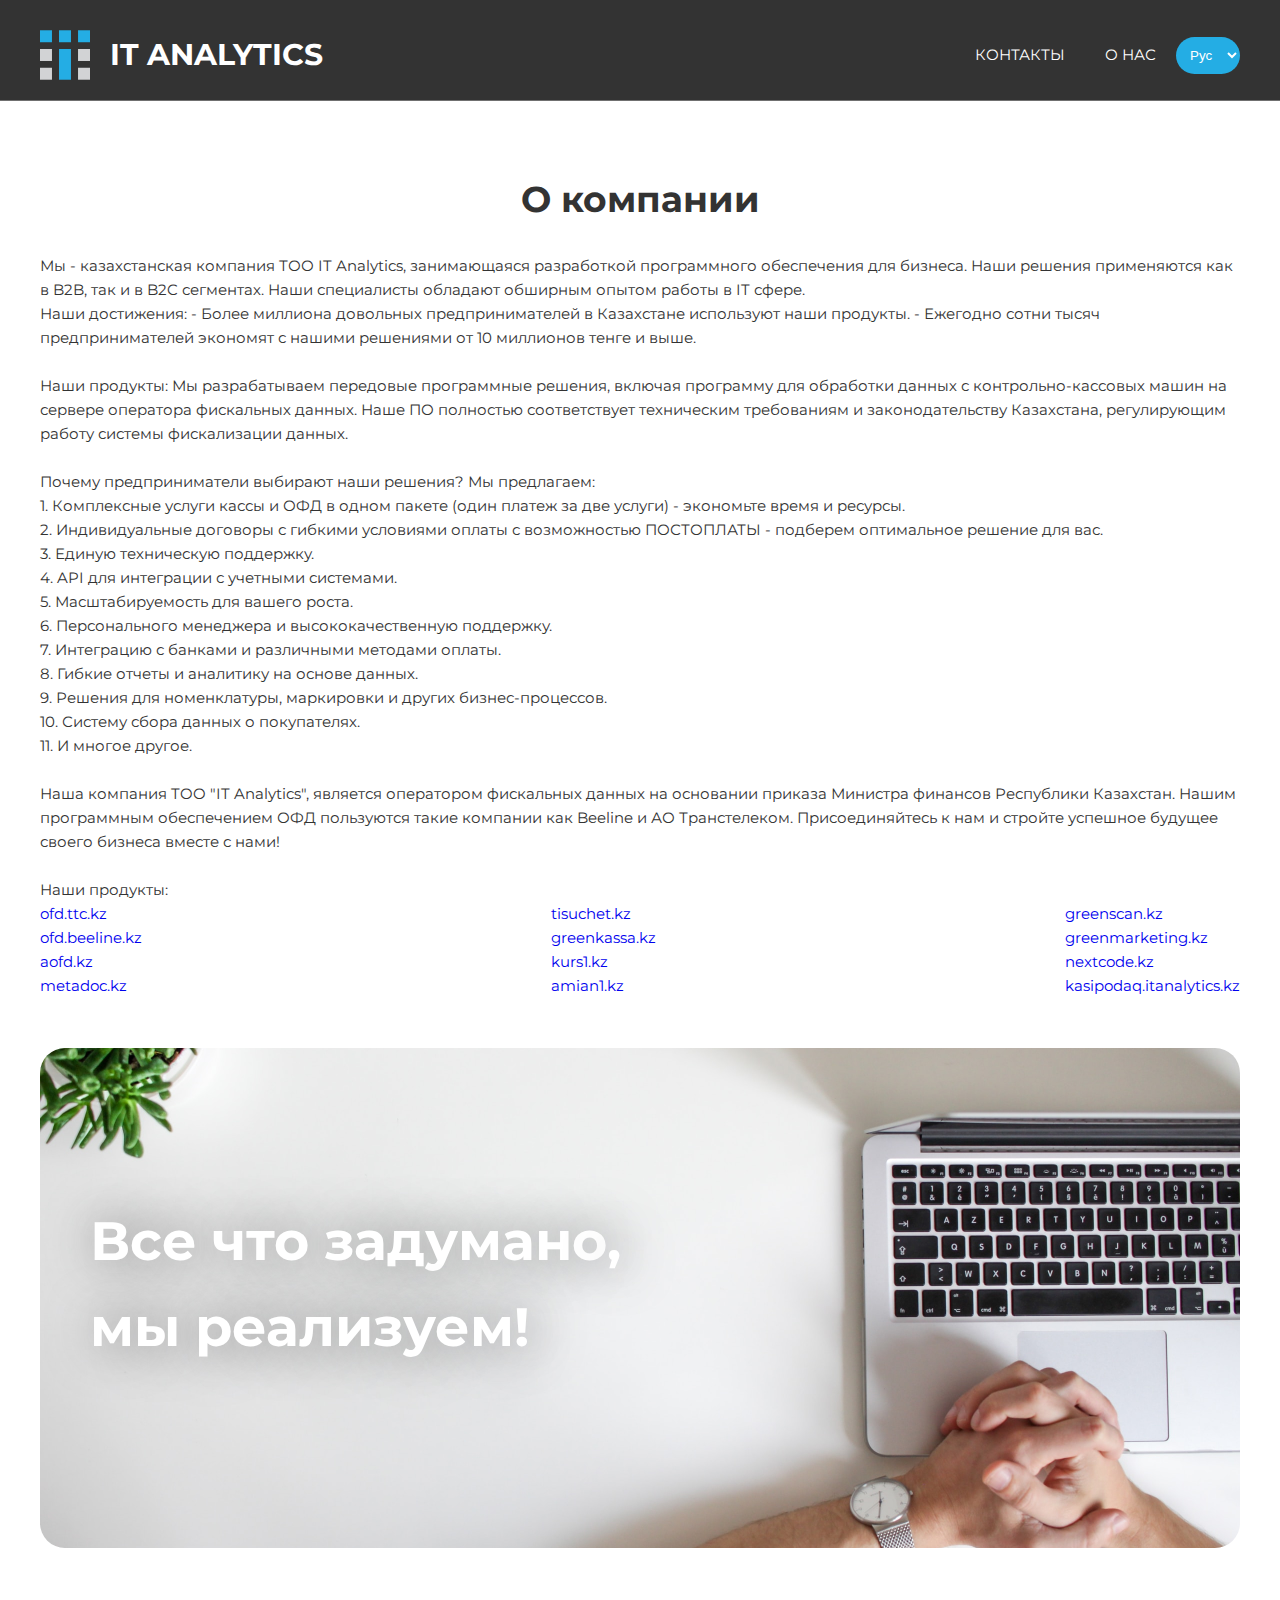
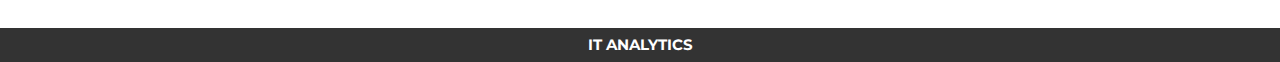
==== commit 749155e4: "feat: new about" ====
--- a/aboutus.html
+++ b/aboutus.html
@@ -1,87 +1,178 @@
 <!DOCTYPE html>
-<html lang="en">
-
-<head>
-    <meta charset="UTF-8">
-    <meta http-equiv="X-UA-Compatible" content="IE=edge">
-    <meta name="viewport" content="width=device-width, initial-scale=1.0">
-    <link rel="stylesheet" href="css/style.css">
-    <link rel="preconnect" href="https://fonts.googleapis.com">
-    <link rel="icon" href="image/it_analytics.ico">
+<html lang="ru">
+  <head>
+    <meta charset="UTF-8" />
+    <meta http-equiv="X-UA-Compatible" content="IE=edge" />
+    <meta name="viewport" content="width=device-width, initial-scale=1.0" />
+    <link rel="stylesheet" href="css/style.css" />
+    <link rel="preconnect" href="https://fonts.googleapis.com" />
+    <link rel="icon" href="image/it_analytics.ico" />
     <script src="https://code.jquery.com/jquery-3.6.0.slim.min.js"></script>
     <script src="js/burger-menu.js"></script>
-    <link rel="preconnect" href="https://fonts.gstatic.com" crossorigin>
-    <link rel="icon" href="../Red/image/it_analytics.ico">
-    <link href="https://fonts.googleapis.com/css2?family=Kaushan+Script&family=Montserrat:wght@400;700&display=swap"
-        rel="stylesheet">
-    <title>it analytics</title>
-</head>
+    <link rel="preconnect" href="https://fonts.gstatic.com" crossorigin />
+    <link rel="icon" href="../Red/image/it_analytics.ico" />
+    <link
+      href="https://fonts.googleapis.com/css2?family=Kaushan+Script&family=Montserrat:wght@400;700&display=swap"
+      rel="stylesheet"
+    />
+    <title>IT ANALYTICS</title>
+  </head>
 
-<body class="contact__page">
+  <body class="contact__page">
     <div class="wrapper">
-        <div class="main">
-            <header class="header header__other">
-                <div class="container">
-                    <div class="header__inner">
-                        <div class="header__logo">
-                            <img src="image/Logo_IT analytics.svg" alt="Logo">
-                            <a href="index.html">IT ANALYTICS</a>
-                        </div>
-                        <div class="header__burger">
-                            <span></span>
-                        </div>
-                        <nav class="header__menu">
-                            <ul class="header__list">
-                                <li><a class="nav__link" href="contacts.html" data-lang="contact">Контакты</a></li>
-                                <li><a class="nav__link" href="aboutus.html" data-lang="about">О нас</a></li>
-                            </ul>
-                            <select class="langs">
-                                <option value="rus" class="langs__item">
-                                    Рус
-                                </option>
-                                <option value="kaz" class="langs__item">
-                                    Қаз
-                                </option>
-                                <option value="eng" class="langs__item">
-                                    Eng
-                                </option>
-                            </select>
-                        </nav>
-                    </div>
+      <div class="main">
+        <header class="header header__other">
+          <div class="container">
+            <div class="header__inner">
+              <div class="header__logo">
+                <img src="image/Logo_IT analytics.svg" alt="Logo" />
+                <a href="index.html">IT ANALYTICS</a>
+              </div>
+              <div class="header__burger">
+                <span></span>
+              </div>
+              <nav class="header__menu">
+                <ul class="header__list">
+                  <li>
+                    <a
+                      class="nav__link"
+                      href="contacts.html"
+                      data-lang="contact"
+                      >Контакты</a
+                    >
+                  </li>
+                  <li>
+                    <a class="nav__link" href="aboutus.html" data-lang="about"
+                      >О нас</a
+                    >
+                  </li>
+                </ul>
+                <select class="langs">
+                  <option value="rus" class="langs__item">Рус</option>
+                  <option value="kaz" class="langs__item">Қаз</option>
+                  <option value="eng" class="langs__item">Eng</option>
+                </select>
+              </nav>
+            </div>
+          </div>
+        </header>
+
+        <section class="aboutus">
+          <div class="container">
+            <div class="aboutus__text">
+              <h2 class="aboutus__title" data-lang="company">О компании</h2>
+              <p class="title__text" style="text-align: left">
+                Мы - казахстанская компания ТОО IT Analytics, занимающаяся
+                разработкой программного обеспечения для бизнеса. Наши решения
+                применяются как в B2B, так и в B2C сегментах. Наши специалисты
+                обладают обширным опытом работы в IT сфере. <br />
+
+                Наши достижения: - Более миллиона довольных предпринимателей в
+                Казахстане используют наши продукты. - Ежегодно сотни тысяч
+                предпринимателей экономят с нашими решениями от 10 миллионов
+                тенге и выше. <br /><br />
+
+                Наши продукты: Мы разрабатываем передовые программные решения,
+                включая программу для обработки данных с контрольно-кассовых
+                машин на сервере оператора фискальных данных. Наше ПО полностью
+                соответствует техническим требованиям и законодательству
+                Казахстана, регулирующим работу системы фискализации данных.
+                <br /><br />
+
+                Почему предприниматели выбирают наши решения? Мы предлагаем:
+                <br />
+                1. Комплексные услуги кассы и ОФД в одном пакете (один платеж за
+                две услуги) - экономьте время и ресурсы. <br />
+                2. Индивидуальные договоры с гибкими условиями оплаты с
+                возможностью ПОСТОПЛАТЫ - подберем оптимальное решение для
+                вас.<br />
+                3. Единую техническую поддержку.<br />
+                4. API для интеграции с учетными системами.<br />
+                5. Масштабируемость для вашего роста.<br />
+                6. Персонального менеджера и высококачественную поддержку.<br />
+                7. Интеграцию с банками и различными методами оплаты.<br />
+                8. Гибкие отчеты и аналитику на основе данных.<br />
+                9. Решения для номенклатуры, маркировки и других
+                бизнес-процессов.<br />
+                10. Систему сбора данных о покупателях.<br />
+                11. И многое другое.<br /><br />
+
+                Наша компания TOO "IT Analytics", является оператором фискальных
+                данных на основании приказа Министра финансов Республики
+                Казахстан. Нашим программным обеспечением ОФД пользуются такие
+                компании как Beeline и АО Транстелеком. Присоединяйтесь к нам и
+                стройте успешное будущее своего бизнеса вместе с нами!
+                <br /><br />
+
+                Наши продукты: <br />
+              </p>
+              <div style="display: flex; justify-content: space-between">
+                <div
+                  style="
+                    display: flex;
+                    flex-direction: column;
+                    align-items: flex-start;
+                  "
+                >
+                  <a target="_blank" href="https://ofd.ttc.kz">ofd.ttc.kz </a>
+                  <a target="_blank" href="https://ofd.beeline.kz">
+                    ofd.beeline.kz
+                  </a>
+                  <a target="_blank" href="https://aofd.kz">aofd.kz </a>
+                  <a target="_blank" href="https://metadoc.kz">metadoc.kz </a>
                 </div>
-            </header>
+                <div
+                  style="
+                    display: flex;
+                    flex-direction: column;
+                    align-items: flex-start;
+                  "
+                >
+                  <a target="_blank" href="https://tisuchet.kz">tisuchet.kz</a>
+                  <a target="_blank" href="https://greenkassa.kz">
+                    greenkassa.kz
+                  </a>
+                  <a target="_blank" href="https://kurs1.kz">kurs1.kz </a>
+                  <a target="_blank" href="https://amian1.kz">amian1.kz </a>
+                </div>
+                <div
+                  style="
+                    display: flex;
+                    flex-direction: column;
+                    align-items: flex-start;
+                  "
+                >
+                  <a target="_blank" href="https://greenscan.kz">
+                    greenscan.kz
+                  </a>
+                  <a target="_blank" href="https://greenmarketing.kz">
+                    greenmarketing.kz
+                  </a>
+                  <a target="_blank" href="https://nextcode.kz">nextcode.kz </a>
+                  <a target="_blank" href="https://kasipodaq.itanalytics.kz">
+                    kasipodaq.itanalytics.kz
+                  </a>
+                </div>
+              </div>
+            </div>
 
-            <section class="aboutus">
-                <div class="container">
-                    <div class="aboutus__text">
-                        <h2 class="aboutus__title" data-lang="company">О компании</h2>
-                        <p class="title__text" data-lang="company_desc">ТОО «IT Analytics» это казахстанская IT компания, специализирующаяся на создании программного обеспечения (далее - ПО) в сфере M2M (Machine-to Machine/межмашинное взаимодействие) которое позволяет устройствам обмениваться информацией между собой. Это проводные и беспроводные системы датчиков/приборов которые передают информацию от одного устройства другому.<br>
-                        </p>
-                    </div>
-
-                    <div class="about_foto">
-                        <h2 class="foto__text"><span data-lang="mind">Все что задумано</span>,<br> <span data-lang="release">мы реализуем!</span></h2>
-                        <img class="about_foto" src="image/about_us_image.png" alt="">
-
-                    </div>
-
-                    <div>
-                        <p class="aboutus__subtext">
-                            <span data-lang="specialist">Специалисты ТОО «IT Analytics» имеют высокую квалификацию и большой опыт работы с использованием последних достижений информационных технологий для разработки высоконагруженных, масштабируемых информационных систем.</span><br>
-                            <span data-lang="desc_com">Флагманским продуктом нашей компании является программа по приему и обработке данных, передаваемых с контрольно-кассовых машин (далее - ККМ) на сервер оператора фискальных данных (далее - ОФД). ПО полностью соответствует необходимым техническим требованиям и нормативно-правовым актам РК, регламентирующие функционирование системы ОФД.</span>
-                        </p>
-
-                    </div>
-                </div>
-            </section>
+            <div class="about_foto">
+              <h2 class="foto__text">
+                <span data-lang="mind">Все что задумано</span>,<br />
+                <span data-lang="release">мы реализуем!</span>
+              </h2>
+              <img class="about_foto" src="image/about_us_image.png" alt="" />
+            </div>
+          </div>
+        </section>
+      </div>
+      <footer>
+        <div class="footer">
+          <h2>IT ANALYTICS</h2>
         </div>
-        <footer>
-            <div class="footer">
-                <h2>IT ANALYTICS</h2>
-            </div>
-        </footer>
+      </footer>
     </div>
 
     <script src="js/script.js" type="module"></script>
-</body>
-</html>+  </body>
+</html>
--- a/css/style.css
+++ b/css/style.css
@@ -1,4 +1,5 @@
 @charset "UTF-8";
+
 /*Обнуление*/
 * {
   padding: 0;
@@ -6,24 +7,32 @@
   border: 0;
 }
 
-*, *:before, *:after {
+*,
+*:before,
+*:after {
   -webkit-box-sizing: border-box;
   box-sizing: border-box;
 }
 
-:focus, :active {
+:focus,
+:active {
   outline: none;
 }
 
-a:focus, a:active {
+a:focus,
+a:active {
   outline: none;
 }
 
-nav, footer, header, aside {
+nav,
+footer,
+header,
+aside {
   display: block;
 }
 
-html, body {
+html,
+body {
   height: 100%;
   width: 100%;
   font-size: 100%;
@@ -34,7 +43,9 @@
   -webkit-text-size-adjust: 100%;
 }
 
-input, button, textarea {
+input,
+button,
+textarea {
   font-family: inherit;
 }
 
@@ -51,7 +62,8 @@
   border: 0;
 }
 
-a, a:visited {
+a,
+a:visited {
   text-decoration: none;
 }
 
@@ -67,7 +79,12 @@
   vertical-align: top;
 }
 
-h1, h2, h3, h4, h5, h6 {
+h1,
+h2,
+h3,
+h4,
+h5,
+h6 {
   font-size: inherit;
   font-weight: inherit;
 }
@@ -82,37 +99,42 @@
   display: -ms-flexbox;
   display: flex;
   -webkit-box-pack: center;
-      -ms-flex-pack: center;
-          justify-content: center;
+  -ms-flex-pack: center;
+  justify-content: center;
   -webkit-box-align: center;
-      -ms-flex-align: center;
-          align-items: center;
+  -ms-flex-align: center;
+  align-items: center;
   text-align: center;
   -webkit-box-orient: vertical;
   -webkit-box-direction: normal;
-      -ms-flex-direction: column;
-          flex-direction: column;
+  -ms-flex-direction: column;
+  flex-direction: column;
   margin: 70px 0 0 0;
 }
+
 @media (max-width: 425px) {
   .aboutus {
     margin: 30px 0 0 0;
   }
 }
+
 .aboutus__text {
   margin: 0 0 50px 0;
 }
+
 .aboutus__title {
   padding: 0 0px 25px 0;
   font-size: 36px;
   color: #333;
   font-weight: 700;
 }
+
 .aboutus__subtext {
   margin: 100px 0 100px 0;
   text-align: center;
   width: 100%;
 }
+
 @media (max-width: 425px) {
   .aboutus__subtext {
     margin: 30px 0 30px 0;
@@ -123,12 +145,14 @@
   width: 100%;
   height: auto;
   border-radius: 25px;
-}
+  margin: 0 0 40px 0;
+}
+
 @media (max-width: 425px) {
   .about_foto {
     height: 300px;
     -o-object-fit: cover;
-       object-fit: cover;
+    object-fit: cover;
   }
 }
 
@@ -141,11 +165,13 @@
   font-size: 54px;
   font-weight: 700;
 }
+
 @media (max-width: 1024px) {
   .foto__text {
     padding: 100px 50px 0;
   }
 }
+
 @media (max-width: 768px) {
   .foto__text {
     padding: 90px 20px 0 20px;
@@ -162,19 +188,21 @@
   width: 100%;
   max-width: 1200px;
   margin: 0 auto;
-  padding: 50px 0px;
+  padding: 20px 0 0 0;
   -webkit-box-flex: 1;
-      -ms-flex-positive: 1;
-          flex-grow: 1;
-}
-
-.contact__text {
-  padding: 0 0 40px;
-}
+  -ms-flex-positive: 1;
+  flex-grow: 1;
+}
+
+.mt {
+  margin-top: 20px;
+}
+
 .contact__text h2 {
   font-weight: 700;
   font-size: 24px;
 }
+
 .contact__text p {
   font-size: 15px;
 }
@@ -186,8 +214,8 @@
   display: -ms-flexbox;
   display: flex;
   -webkit-box-align: center;
-      -ms-flex-align: center;
-          align-items: center;
+  -ms-flex-align: center;
+  align-items: center;
 }
 
 .content__green {
@@ -203,11 +231,11 @@
   display: -ms-flexbox;
   display: flex;
   -webkit-box-align: center;
-      -ms-flex-align: center;
-          align-items: center;
+  -ms-flex-align: center;
+  align-items: center;
   -webkit-box-pack: center;
-      -ms-flex-pack: center;
-          justify-content: center;
+  -ms-flex-pack: center;
+  justify-content: center;
   height: 100vh;
   width: 100vw;
 }
@@ -245,18 +273,78 @@
   margin: 0;
 }
 
+.fullscreen {
+  position: fixed;
+  top: 0;
+  left: 0;
+  width: 100%;
+  height: 100%;
+  background-color: rgba(0, 0, 0, 0.5);
+  display: -webkit-box;
+  display: -ms-flexbox;
+  display: flex;
+  -webkit-box-pack: center;
+  -ms-flex-pack: center;
+  justify-content: center;
+  -webkit-box-align: center;
+  -ms-flex-align: center;
+  align-items: center;
+  z-index: 999;
+}
+
+.fullscreen img {
+  -webkit-transition: all 0.3s 0s ease;
+  -o-transition: all 0.3s 0s ease;
+  transition: all 0.3s 0s ease;
+  background: #fff;
+  border-radius: 16px;
+  padding: 20px;
+  max-width: 90%;
+  max-height: 90%;
+  -o-object-fit: contain;
+  object-fit: contain;
+  overflow: hidden;
+}
+
+.fullscreen__close {
+  position: absolute;
+  top: 10px;
+  right: 10px;
+  width: 50px;
+  height: 50px;
+  border: none;
+  background-color: transparent;
+  color: #fff;
+  font-size: 50px;
+  display: -webkit-box;
+  display: -ms-flexbox;
+  display: flex;
+  -webkit-box-pack: center;
+  -ms-flex-pack: center;
+  justify-content: center;
+  -webkit-box-align: center;
+  -ms-flex-align: center;
+  align-items: center;
+  border: 1px solid #fff;
+  background: #000;
+  border-radius: 8px;
+  cursor: pointer;
+}
+
 /* Container */
 .container {
   width: 100%;
   max-width: 1200px;
   margin: 0 auto;
 }
+
 @media (max-width: 1270px) {
   .container {
     padding: 0 40px;
     margin: 0 auto;
   }
 }
+
 @media (max-width: 500px) {
   .container {
     padding: 0 15px;
@@ -272,15 +360,15 @@
   display: flex;
   -webkit-box-orient: vertical;
   -webkit-box-direction: normal;
-      -ms-flex-direction: column;
-          flex-direction: column;
+  -ms-flex-direction: column;
+  flex-direction: column;
 }
 
 .main {
   margin: 101px 0 0 0;
   -webkit-box-flex: 1;
-      -ms-flex: 1 1 auto;
-          flex: 1 1 auto;
+  -ms-flex: 1 1 auto;
+  flex: 1 1 auto;
 }
 
 /* Intro */
@@ -290,11 +378,11 @@
   display: flex;
   -webkit-box-orient: vertical;
   -webkit-box-direction: normal;
-      -ms-flex-direction: column;
-          flex-direction: column;
+  -ms-flex-direction: column;
+  flex-direction: column;
   -webkit-box-pack: center;
-      -ms-flex-pack: center;
-          justify-content: center;
+  -ms-flex-pack: center;
+  justify-content: center;
   width: 100%;
   height: 100vh;
   background: url("../image/intro.png") center no-repeat;
@@ -316,22 +404,26 @@
   text-align: center;
   line-height: 1;
 }
+
 @media (max-width: 425px) {
   .intro__title {
     font-size: 40px;
   }
 }
+
 @media (max-width: 320px) {
   .intro__title {
     font-size: 30px;
   }
 }
+
 @media (max-height: 425px) {
   .intro__title {
     margin-top: 100px;
     font-size: 30px;
   }
 }
+
 @media (max-height: 375px) {
   .intro__title {
     margin-top: 100px;
@@ -365,23 +457,25 @@
   right: 0;
   z-index: 1000;
 }
+
 .header__menu {
   display: -webkit-box;
   display: -ms-flexbox;
   display: flex;
   -webkit-box-pack: center;
-      -ms-flex-pack: center;
-          justify-content: center;
+  -ms-flex-pack: center;
+  justify-content: center;
   -webkit-box-align: center;
-      -ms-flex-align: center;
-          align-items: center;
-}
+  -ms-flex-align: center;
+  align-items: center;
+}
+
 @media (max-width: 768px) {
   .header__menu {
     -webkit-box-orient: vertical;
     -webkit-box-direction: normal;
-        -ms-flex-direction: column;
-            flex-direction: column;
+    -ms-flex-direction: column;
+    flex-direction: column;
   }
 }
 
@@ -406,11 +500,11 @@
   display: -ms-flexbox;
   display: flex;
   -webkit-box-pack: justify;
-      -ms-flex-pack: justify;
-          justify-content: space-between;
+  -ms-flex-pack: justify;
+  justify-content: space-between;
   -webkit-box-align: center;
-      -ms-flex-align: center;
-          align-items: center;
+  -ms-flex-align: center;
+  align-items: center;
 }
 
 .header__logo {
@@ -422,22 +516,25 @@
   display: -ms-flexbox;
   display: flex;
   -webkit-box-pack: start;
-      -ms-flex-pack: start;
-          justify-content: start;
+  -ms-flex-pack: start;
+  justify-content: start;
   -webkit-box-align: center;
-      -ms-flex-align: center;
-          align-items: center;
+  -ms-flex-align: center;
+  align-items: center;
   z-index: 100;
 }
+
 .header__logo img {
   width: 50px;
   height: 50px;
 }
+
 .header__logo a {
   position: relative;
   padding-left: 20px;
   color: #fff;
 }
+
 @media (max-width: 425px) {
   .header__logo a {
     font-size: 18px;
@@ -448,6 +545,7 @@
   body.lock {
     overflow: hidden;
   }
+
   .header__burger {
     display: block;
     position: relative;
@@ -456,6 +554,7 @@
     position: relative;
     z-index: 4;
   }
+
   .header__burger span {
     position: absolute;
     background-color: #fff;
@@ -468,7 +567,9 @@
     -o-transition: all 0.3s ease 0s;
     transition: all 0.3s ease 0s;
   }
-  .header__burger:before, .header__burger:after {
+
+  .header__burger:before,
+  .header__burger:after {
     content: "";
     position: absolute;
     background-color: #fff;
@@ -479,29 +580,35 @@
     -o-transition: all 0.3s ease 0s;
     transition: all 0.3s ease 0s;
   }
+
   .header__burger:before {
     top: 0;
   }
+
   .header__burger:after {
     bottom: 0;
   }
+
   .header__burger.active span {
     -webkit-transform: scale(0);
-        -ms-transform: scale(0);
-            transform: scale(0);
-  }
+    -ms-transform: scale(0);
+    transform: scale(0);
+  }
+
   .header__burger.active:before {
     -webkit-transform: rotate(-45deg);
-        -ms-transform: rotate(-45deg);
-            transform: rotate(-45deg);
+    -ms-transform: rotate(-45deg);
+    transform: rotate(-45deg);
     top: 9px;
   }
+
   .header__burger.active:after {
     -webkit-transform: rotate(45deg);
-        -ms-transform: rotate(45deg);
-            transform: rotate(45deg);
+    -ms-transform: rotate(45deg);
+    transform: rotate(45deg);
     bottom: 9px;
   }
+
   .header__menu {
     position: fixed;
     top: -100%;
@@ -517,16 +624,20 @@
     overflow: auto;
     background: rgb(51, 51, 51);
   }
+
   .header__menu.active {
     top: 0;
   }
+
   .header__list {
     display: block;
   }
+
   .header__list li {
     margin: 0px 0px 20px 0px;
   }
 }
+
 .langs {
   background: #24ade4;
   padding: 10px;
@@ -535,6 +646,7 @@
   outline: none;
   color: #fff;
 }
+
 /* Nav */
 .nav {
   font-size: 14px;
@@ -546,9 +658,10 @@
   display: -ms-flexbox;
   display: flex;
   -webkit-box-align: center;
-      -ms-flex-align: center;
-          align-items: center;
-}
+  -ms-flex-align: center;
+  align-items: center;
+}
+
 @media (max-width: 768px) {
   .header__list {
     display: inline-block;
@@ -567,6 +680,7 @@
   -o-transition: color 0.1s linear;
   transition: color 0.1s linear;
 }
+
 @media (max-width: 768px) {
   .nav__link {
     font-size: 24px;
@@ -642,6 +756,7 @@
   margin: 0 auto 40px;
   text-align: center;
 }
+
 @media (max-width: 768px) {
   .section__header {
     max-width: 100%;
@@ -662,11 +777,13 @@
   color: #333;
   text-transform: initial;
 }
+
 @media (max-width: 768px) {
   .section__title {
     width: 100%;
   }
 }
+
 @media (max-width: 425px) {
   .section__title {
     font-size: 24px;
@@ -692,16 +809,19 @@
   display: grid;
   grid-template: 1fr/1fr 1fr 1fr;
 }
+
 @media (max-width: 768px) {
   .about {
     grid-template: 1fr/1fr 1fr;
   }
 }
-@media (max-width: 425px) {
+
+@media (max-width: 636px) {
   .about {
     grid-template: 1fr/1fr;
   }
 }
+
 .about__item {
   gap: 20px;
   padding-bottom: 10px;
@@ -709,17 +829,23 @@
   display: -webkit-box;
   display: -ms-flexbox;
   display: flex;
+  -webkit-box-align: center;
+  -ms-flex-align: center;
+  align-items: center;
   color: #000;
   -webkit-transition: all 0.3s 0s ease;
   -o-transition: all 0.3s 0s ease;
   transition: all 0.3s 0s ease;
 }
+
 .about__item:last-child {
   padding-bottom: 0;
 }
+
 .about__item:hover {
   opacity: 0.7;
 }
+
 .about__image {
   height: 80px;
   width: 80px;
@@ -727,40 +853,61 @@
   display: -ms-flexbox;
   display: flex;
   -webkit-box-pack: center;
-      -ms-flex-pack: center;
-          justify-content: center;
+  -ms-flex-pack: center;
+  justify-content: center;
   -webkit-box-align: center;
-      -ms-flex-align: center;
-          align-items: center;
-}
+  -ms-flex-align: center;
+  align-items: center;
+}
+
 .about__image img {
   width: 100%;
   height: auto;
   -o-object-fit: cover;
-     object-fit: cover;
-}
+  object-fit: cover;
+}
+
 .about__text {
   width: 80%;
 }
 
+.about__text h2 {
+  font-weight: 700;
+}
+
 .quality {
   display: -webkit-box;
   display: -ms-flexbox;
   display: flex;
   -webkit-box-pack: center;
-      -ms-flex-pack: center;
-          justify-content: center;
+  -ms-flex-pack: center;
+  justify-content: center;
   -webkit-box-align: center;
-      -ms-flex-align: center;
-          align-items: center;
+  -ms-flex-align: center;
+  align-items: center;
   margin-top: 50px;
   gap: 50px;
 }
+
+@media (max-width: 580px) {
+  .quality {
+    -ms-flex-wrap: wrap;
+    flex-wrap: wrap;
+  }
+}
+
 .quality__img {
   width: 20%;
   height: auto;
   -o-object-fit: cover;
-     object-fit: cover;
+  object-fit: cover;
+  cursor: pointer;
+}
+
+@media (max-width: 580px) {
+  .quality__img {
+    width: 33%;
+  }
 }
 
 /* Service */
@@ -768,23 +915,26 @@
   width: 100%;
   padding-top: 50px;
   -webkit-box-pack: justify;
-      -ms-flex-pack: justify;
-          justify-content: space-between;
+  -ms-flex-pack: justify;
+  justify-content: space-between;
   background: -webkit-gradient(linear, left top, right top, from(rgb(129, 129, 129)), to(rgb(167, 142, 104)));
   background: -o-linear-gradient(left, rgb(129, 129, 129), rgb(167, 142, 104));
   background: linear-gradient(90deg, rgb(129, 129, 129), rgb(167, 142, 104));
   height: 490px;
 }
+
 @media (max-width: 1270px) {
   .service {
     height: 430px;
   }
 }
+
 @media (max-width: 600px) {
   .service {
     height: 500px;
   }
 }
+
 @media (max-width: 425px) {
   .service {
     height: 360px;
@@ -799,6 +949,7 @@
   margin: 100px auto 0;
   background-color: #E0E0E0;
 }
+
 @media (max-width: 1270px) {
   .service:after {
     display: none;
@@ -818,11 +969,13 @@
   font-size: 36px;
   color: #fff;
 }
+
 @media (max-width: 1270px) {
   .service__title {
     width: 90%;
   }
 }
+
 @media (max-width: 425px) {
   .service__title {
     font-size: 24px;
@@ -835,31 +988,33 @@
   display: flex;
   max-width: 1200px;
   -webkit-box-pack: justify;
-      -ms-flex-pack: justify;
-          justify-content: space-between;
+  -ms-flex-pack: justify;
+  justify-content: space-between;
   margin: 50px auto 30px;
 }
+
 @media (max-width: 950px) {
   .service__content {
     max-width: 100%;
     width: 100%;
     height: 100%;
     -ms-flex-wrap: wrap;
-        flex-wrap: wrap;
+    flex-wrap: wrap;
     -webkit-box-pack: center;
-        -ms-flex-pack: center;
-            justify-content: center;
-  }
-}
+    -ms-flex-pack: center;
+    justify-content: center;
+  }
+}
+
 @media (max-width: 600px) {
   .service__content {
     -webkit-box-orient: vertical;
     -webkit-box-direction: normal;
-        -ms-flex-direction: column;
-            flex-direction: column;
+    -ms-flex-direction: column;
+    flex-direction: column;
     -webkit-box-align: center;
-        -ms-flex-align: center;
-            align-items: center;
+    -ms-flex-align: center;
+    align-items: center;
     margin: 10px auto 30px;
   }
 }
@@ -867,11 +1022,13 @@
 .service__img {
   width: 350px;
 }
+
 @media (max-width: 1270px) {
   .service__img {
     width: 100%;
   }
 }
+
 @media (max-width: 600px) {
   .service__img {
     width: 60%;
@@ -887,6 +1044,7 @@
   width: 350px;
   margin-top: 50px;
 }
+
 @media (max-width: 1270px) {
   .service__text {
     width: 100%;
@@ -902,20 +1060,24 @@
   width: 350px;
   position: relative;
 }
+
 @media (max-width: 1270px) {
   .service__item {
     width: 33%;
     margin: 0 15px;
   }
 }
+
 @media (max-width: 950px) {
   .service__item {
     width: 45%;
   }
+
   .service__item:last-child {
     margin: 20px 0 50px 0;
   }
 }
+
 @media (max-width: 600px) {
   .service__item {
     width: 100%;
@@ -923,17 +1085,18 @@
     display: -ms-flexbox;
     display: flex;
     -webkit-box-pack: center;
-        -ms-flex-pack: center;
-            justify-content: center;
+    -ms-flex-pack: center;
+    justify-content: center;
     -webkit-box-align: center;
-        -ms-flex-align: center;
-            align-items: center;
+    -ms-flex-align: center;
+    align-items: center;
     -webkit-box-orient: vertical;
     -webkit-box-direction: normal;
-        -ms-flex-direction: column;
-            flex-direction: column;
+    -ms-flex-direction: column;
+    flex-direction: column;
     margin: 15px 0;
   }
+
   .service__item:last-child {
     margin: 0;
   }
@@ -981,28 +1144,33 @@
   width: 100%;
   height: 400px;
 }
+
 @media (max-width: 1270px) {
   .bloc {
     height: 250px;
     background-color: none;
   }
 }
+
 @media (max-width: 950px) {
   .bloc {
     height: 750px;
     background-color: none;
   }
 }
+
 @media (max-width: 768px) {
   .bloc {
     height: 700px;
   }
 }
+
 @media (max-width: 600px) {
   .bloc {
     height: 950px;
   }
 }
+
 @media (max-width: 425px) {
   .bloc {
     height: 850px;
@@ -1031,8 +1199,8 @@
   display: flex;
   max-width: 1200px;
   -webkit-box-pack: justify;
-      -ms-flex-pack: justify;
-          justify-content: space-between;
+  -ms-flex-pack: justify;
+  justify-content: space-between;
   margin: 50px auto 50px;
 }
 
@@ -1045,11 +1213,11 @@
   display: -ms-flexbox;
   display: flex;
   -webkit-box-pack: justify;
-      -ms-flex-pack: justify;
-          justify-content: space-between;
+  -ms-flex-pack: justify;
+  justify-content: space-between;
   -webkit-box-align: start;
-      -ms-flex-align: start;
-          align-items: flex-start;
+  -ms-flex-align: start;
+  align-items: flex-start;
 }
 
 /* Education */
@@ -1071,11 +1239,12 @@
   display: flex;
   font-size: 36px;
 }
+
 @media (max-width: 768px) {
   .education__title {
     -webkit-box-ordinal-group: 2;
-        -ms-flex-order: 1;
-            order: 1;
+    -ms-flex-order: 1;
+    order: 1;
   }
 }
 
@@ -1084,22 +1253,24 @@
   display: -ms-flexbox;
   display: flex;
   -webkit-box-pack: justify;
-      -ms-flex-pack: justify;
-          justify-content: space-between;
+  -ms-flex-pack: justify;
+  justify-content: space-between;
   -webkit-box-align: start;
-      -ms-flex-align: start;
-          align-items: flex-start;
+  -ms-flex-align: start;
+  align-items: flex-start;
   padding: 10px 0 100px;
   margin: 0 auto;
   width: 1200px;
   font-size: 15px;
   color: #333;
 }
+
 @media (max-width: 1270px) {
   .education__content {
     width: 100%;
   }
 }
+
 @media (max-width: 768px) {
   .education__content {
     display: -webkit-box;
@@ -1107,8 +1278,8 @@
     display: flex;
     -webkit-box-orient: vertical;
     -webkit-box-direction: normal;
-        -ms-flex-direction: column;
-            flex-direction: column;
+    -ms-flex-direction: column;
+    flex-direction: column;
   }
 }
 
@@ -1116,11 +1287,12 @@
   width: 500px;
   height: 400px;
 }
+
 @media (max-width: 768px) {
   .education__img {
     -webkit-box-ordinal-group: 3;
-        -ms-flex-order: 2;
-            order: 2;
+    -ms-flex-order: 2;
+    order: 2;
   }
 }
 
@@ -1135,6 +1307,7 @@
   height: 1px;
   background-color: #E0E0E0;
 }
+
 @media (max-width: 768px) {
   .border {
     margin: 50px auto 50px;
@@ -1144,11 +1317,12 @@
 .education__text {
   width: 600px;
 }
+
 @media (max-width: 768px) {
   .education__text {
     -webkit-box-ordinal-group: 4;
-        -ms-flex-order: 3;
-            order: 3;
+    -ms-flex-order: 3;
+    order: 3;
   }
 }
 
@@ -1157,6 +1331,7 @@
   margin-right: 5px;
   color: #3172ff;
 }
+
 @media (max-width: 768px) {
   .ri-telegram-fill {
     margin: 0;
@@ -1172,9 +1347,10 @@
   display: -ms-flexbox;
   display: flex;
   -webkit-box-align: center;
-      -ms-flex-align: center;
-          align-items: center;
-}
+  -ms-flex-align: center;
+  align-items: center;
+}
+
 .icon img {
   margin-right: 5px;
 }
@@ -1182,6 +1358,7 @@
 .education-small {
   display: none;
 }
+
 @media (max-width: 768px) {
   .education-small {
     display: block;
@@ -1191,11 +1368,12 @@
 .education-small__title {
   font-size: 36px;
 }
+
 @media (max-width: 768px) {
   .education-small__title {
     -webkit-box-ordinal-group: 2;
-        -ms-flex-order: 1;
-            order: 1;
+    -ms-flex-order: 1;
+    order: 1;
     width: 100%;
     font-size: 30px;
   }
@@ -1210,22 +1388,24 @@
   display: -ms-flexbox;
   display: flex;
   -webkit-box-pack: justify;
-      -ms-flex-pack: justify;
-          justify-content: space-between;
+  -ms-flex-pack: justify;
+  justify-content: space-between;
   -webkit-box-align: start;
-      -ms-flex-align: start;
-          align-items: flex-start;
+  -ms-flex-align: start;
+  align-items: flex-start;
   padding: 10px 0 100px;
   margin: 0 auto;
   width: 1200px;
   font-size: 15px;
   color: #333;
 }
+
 @media (max-width: 1270px) {
   .education-small__content {
     width: 100%;
   }
 }
+
 @media (max-width: 768px) {
   .education-small__content {
     display: -webkit-box;
@@ -1234,16 +1414,16 @@
     padding: 0 0 0px 0;
     -webkit-box-orient: vertical;
     -webkit-box-direction: normal;
-        -ms-flex-direction: column;
-            flex-direction: column;
+    -ms-flex-direction: column;
+    flex-direction: column;
   }
 }
 
 @media (max-width: 768px) {
   .education-small__img {
     -webkit-box-ordinal-group: 3;
-        -ms-flex-order: 2;
-            order: 2;
+    -ms-flex-order: 2;
+    order: 2;
     width: 100%;
     height: auto;
   }
@@ -1257,11 +1437,12 @@
 .education-small__text {
   width: 600px;
 }
+
 @media (max-width: 768px) {
   .education-small__text {
     -webkit-box-ordinal-group: 4;
-        -ms-flex-order: 3;
-            order: 3;
+    -ms-flex-order: 3;
+    order: 3;
     width: 100%;
     margin: 15px 0 0 0;
     display: -webkit-box;
@@ -1269,8 +1450,8 @@
     display: flex;
     -webkit-box-orient: vertical;
     -webkit-box-direction: normal;
-        -ms-flex-direction: column;
-            flex-direction: column;
+    -ms-flex-direction: column;
+    flex-direction: column;
   }
 }
 
@@ -1283,6 +1464,7 @@
   margin: 0 auto 100px;
   text-align: center;
 }
+
 @media (max-width: 768px) {
   .feedback {
     margin: -50px 0 0 0;
@@ -1298,8 +1480,8 @@
   display: inline-block;
   width: 100%;
   -webkit-box-ordinal-group: 5;
-      -ms-flex-order: 4;
-          order: 4;
+  -ms-flex-order: 4;
+  order: 4;
 }
 
 .feedback_title p {
@@ -1315,12 +1497,13 @@
   display: inline-block;
   font-size: 20px;
   -webkit-box-sizing: border-box;
-          box-sizing: border-box;
+  box-sizing: border-box;
   -webkit-transition: 0.5s;
   -o-transition: 0.5s;
   transition: 0.5s;
   border-radius: 40px;
 }
+
 @media (max-width: 425px) {
   input {
     font-size: 16px;
@@ -1336,7 +1519,7 @@
   display: -ms-flexbox;
   display: flex;
   -webkit-box-shadow: 0px 0px 10px rgba(111, 111, 111, 0.25);
-          box-shadow: 0px 0px 10px rgba(111, 111, 111, 0.25);
+  box-shadow: 0px 0px 10px rgba(111, 111, 111, 0.25);
   border-top-left-radius: 30px;
   border-bottom-left-radius: 30px;
   border-top-right-radius: 30px;
@@ -1373,11 +1556,11 @@
   display: flex;
   -webkit-box-orient: vertical;
   -webkit-box-direction: normal;
-      -ms-flex-direction: column;
-          flex-direction: column;
+  -ms-flex-direction: column;
+  flex-direction: column;
   padding: 50px 20px;
   -webkit-box-sizing: border-box;
-          box-sizing: border-box;
+  box-sizing: border-box;
 }
 
 .form-zvonok div {
@@ -1386,9 +1569,10 @@
 
 .bot-send-mail {
   -webkit-box-sizing: border-box;
-          box-sizing: border-box;
-  width: 100%;
-}
+  box-sizing: border-box;
+  width: 100%;
+}
+
 @media (max-width: 425px) {
   .bot-send-mail {
     font-size: 16px;
@@ -1400,7 +1584,7 @@
   display: block;
   width: 100%;
   -webkit-box-sizing: border-box;
-          box-sizing: border-box;
+  box-sizing: border-box;
 }
 
 @media (max-width: 320px) {
@@ -1410,8 +1594,8 @@
     display: flex;
     -webkit-box-orient: vertical;
     -webkit-box-direction: normal;
-        -ms-flex-direction: column;
-            flex-direction: column;
+    -ms-flex-direction: column;
+    flex-direction: column;
     margin: 0;
   }
 }
@@ -1426,9 +1610,10 @@
   display: inline-block;
   font-size: 20px;
   -webkit-box-sizing: border-box;
-          box-sizing: border-box;
+  box-sizing: border-box;
   border-radius: 40px 40px 0px 40px;
 }
+
 @media (max-width: 425px) {
   .feedback__msg {
     font-size: 16px;
@@ -1492,4 +1677,4 @@
   .footer h2 {
     font-size: 40px;
   }
-}+}
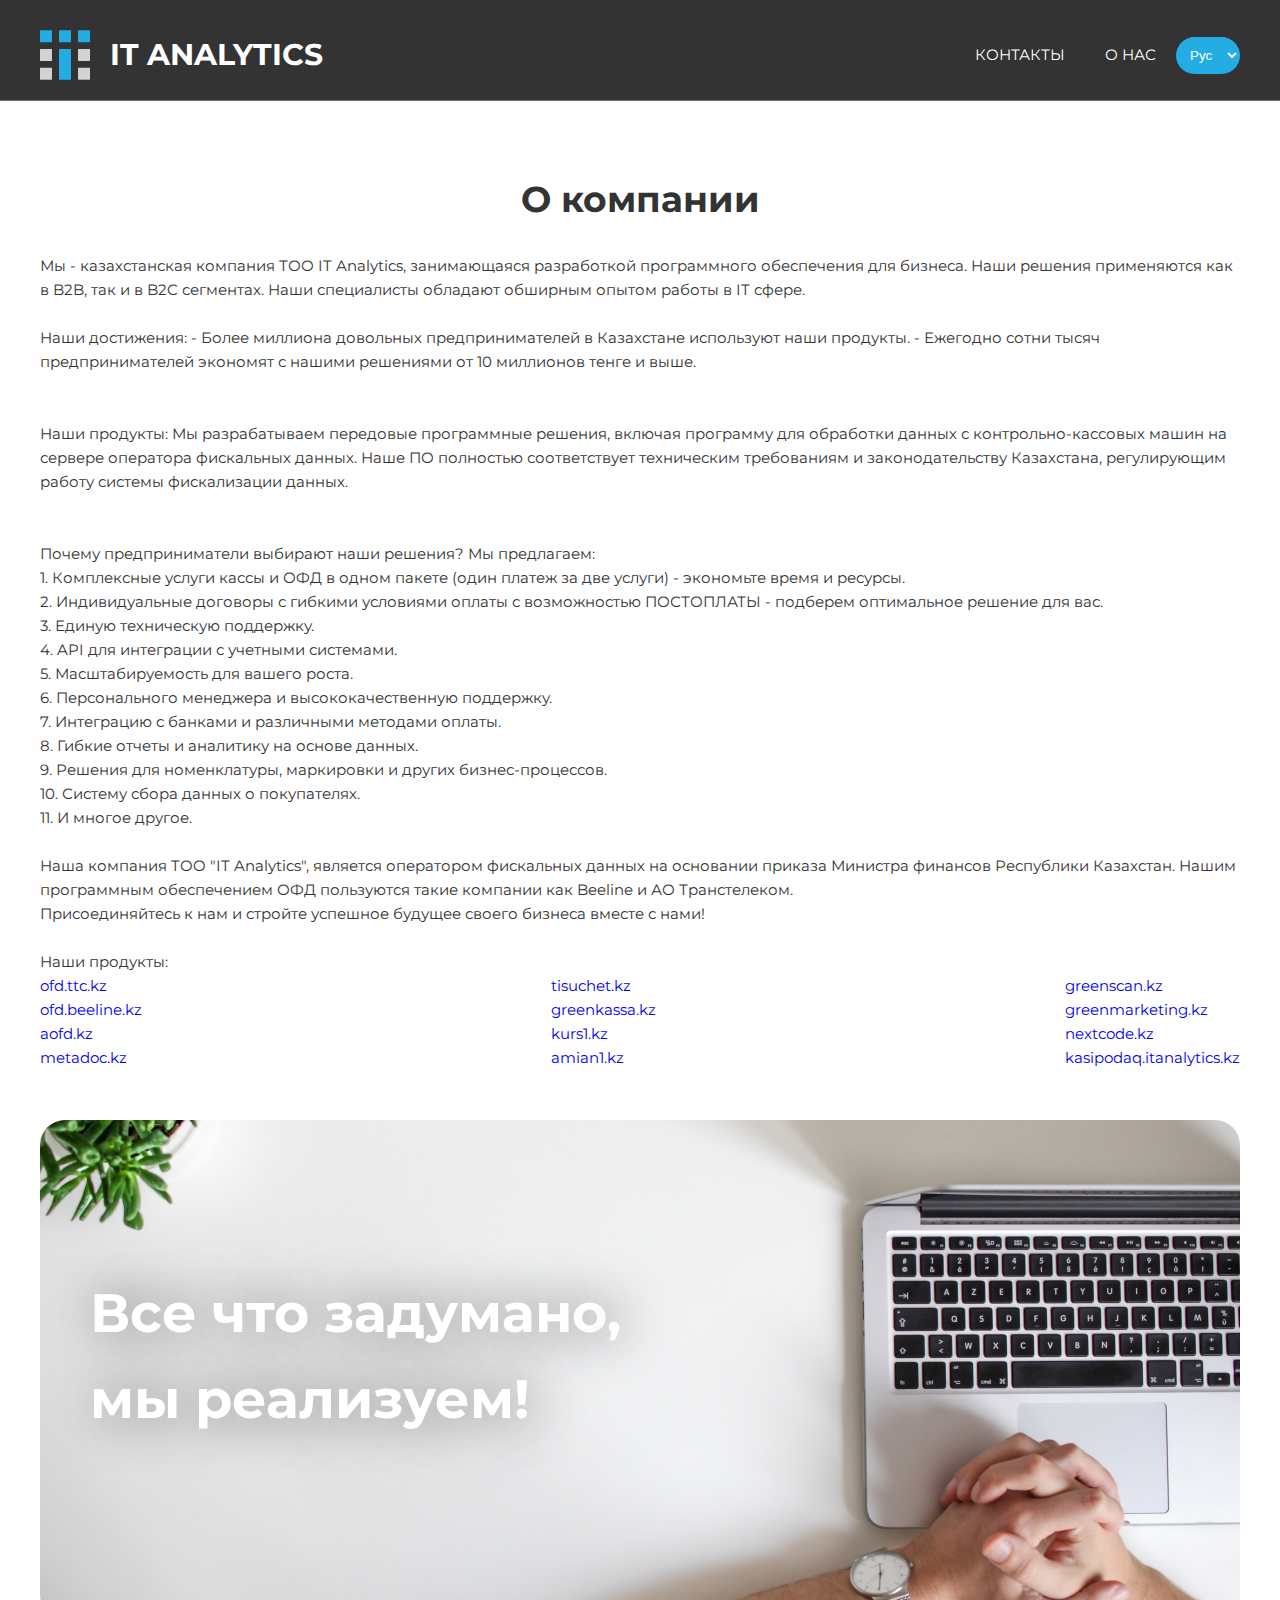
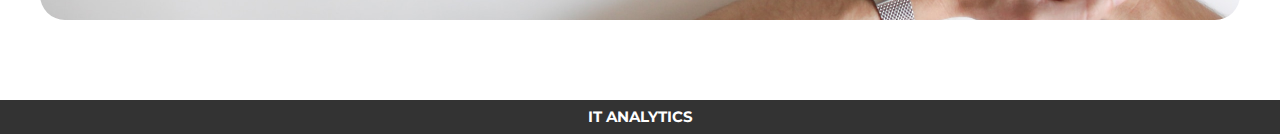
==== commit 73a5f0f9: "feat: translate" ====
--- a/aboutus.html
+++ b/aboutus.html
@@ -61,51 +61,84 @@
           <div class="container">
             <div class="aboutus__text">
               <h2 class="aboutus__title" data-lang="company">О компании</h2>
-              <p class="title__text" style="text-align: left">
+              <div style="text-align: left" data-lang="about_we">
                 Мы - казахстанская компания ТОО IT Analytics, занимающаяся
                 разработкой программного обеспечения для бизнеса. Наши решения
                 применяются как в B2B, так и в B2C сегментах. Наши специалисты
-                обладают обширным опытом работы в IT сфере. <br />
-
+                обладают обширным опытом работы в IT сфере.
+              </div>
+              <br />
+
+              <div style="text-align: left" data-lang="about_record">
                 Наши достижения: - Более миллиона довольных предпринимателей в
                 Казахстане используют наши продукты. - Ежегодно сотни тысяч
                 предпринимателей экономят с нашими решениями от 10 миллионов
-                тенге и выше. <br /><br />
-
-                Наши продукты: Мы разрабатываем передовые программные решения,
-                включая программу для обработки данных с контрольно-кассовых
-                машин на сервере оператора фискальных данных. Наше ПО полностью
-                соответствует техническим требованиям и законодательству
-                Казахстана, регулирующим работу системы фискализации данных.
-                <br /><br />
-
+                тенге и выше.
+              </div>
+              <br />
+              <br />
+              <div style="text-align: left" data-lang="about_product">
+                Наши достижения: - Более миллиона довольных предпринимателей в
+                Казахстане используют наши продукты. - Ежегодно сотни тысяч
+                предпринимателей экономят с нашими решениями от 10 миллионов
+                тенге и выше.
+              </div>
+              <br />
+              <br />
+              <div style="text-align: left" data-lang="about_offer">
                 Почему предприниматели выбирают наши решения? Мы предлагаем:
-                <br />
+              </div>
+              <div style="text-align: left" data-lang="about_list_1">
                 1. Комплексные услуги кассы и ОФД в одном пакете (один платеж за
-                две услуги) - экономьте время и ресурсы. <br />
+                две услуги) - экономьте время и ресурсы.
+              </div>
+              <div style="text-align: left" data-lang="about_list_2">
                 2. Индивидуальные договоры с гибкими условиями оплаты с
-                возможностью ПОСТОПЛАТЫ - подберем оптимальное решение для
-                вас.<br />
-                3. Единую техническую поддержку.<br />
-                4. API для интеграции с учетными системами.<br />
-                5. Масштабируемость для вашего роста.<br />
-                6. Персонального менеджера и высококачественную поддержку.<br />
-                7. Интеграцию с банками и различными методами оплаты.<br />
-                8. Гибкие отчеты и аналитику на основе данных.<br />
+                возможностью ПОСТОПЛАТЫ - подберем оптимальное решение для вас.
+              </div>
+              <div style="text-align: left" data-lang="about_list_3">
+                3. Единую техническую поддержку.
+              </div>
+              <div style="text-align: left" data-lang="about_list_4">
+                4. API для интеграции с учетными системами.
+              </div>
+              <div style="text-align: left" data-lang="about_list_5">
+                5. Масштабируемость для вашего роста.
+              </div>
+              <div style="text-align: left" data-lang="about_list_6">
+                6. Персонального менеджера и высококачественную поддержку.
+              </div>
+              <div style="text-align: left" data-lang="about_list_7">
+                7. Интеграцию с банками и различными методами оплаты.
+              </div>
+              <div style="text-align: left" data-lang="about_list_8">
+                8. Гибкие отчеты и аналитику на основе данных.
+              </div>
+              <div style="text-align: left" data-lang="about_list_9">
                 9. Решения для номенклатуры, маркировки и других
-                бизнес-процессов.<br />
-                10. Систему сбора данных о покупателях.<br />
-                11. И многое другое.<br /><br />
-
+                бизнес-процессов.
+              </div>
+              <div style="text-align: left" data-lang="about_list_10">
+                10. Систему сбора данных о покупателях.
+              </div>
+              <div style="text-align: left" data-lang="about_list_11">
+                11. И многое другое.
+              </div>
+              <br />
+              <div style="text-align: left" data-lang="about_we_2">
                 Наша компания TOO "IT Analytics", является оператором фискальных
                 данных на основании приказа Министра финансов Республики
                 Казахстан. Нашим программным обеспечением ОФД пользуются такие
-                компании как Beeline и АО Транстелеком. Присоединяйтесь к нам и
-                стройте успешное будущее своего бизнеса вместе с нами!
-                <br /><br />
-
-                Наши продукты: <br />
-              </p>
+                компании как Beeline и АО Транстелеком.
+              </div>
+              <div style="text-align: left" data-lang="about_join">
+                Присоединяйтесь к нам и стройте успешное будущее своего бизнеса
+                вместе с нами!
+              </div>
+              <br />
+              <div style="text-align: left" data-lang="about_our_products">
+                Наши продукты:
+              </div>
               <div style="display: flex; justify-content: space-between">
                 <div
                   style="
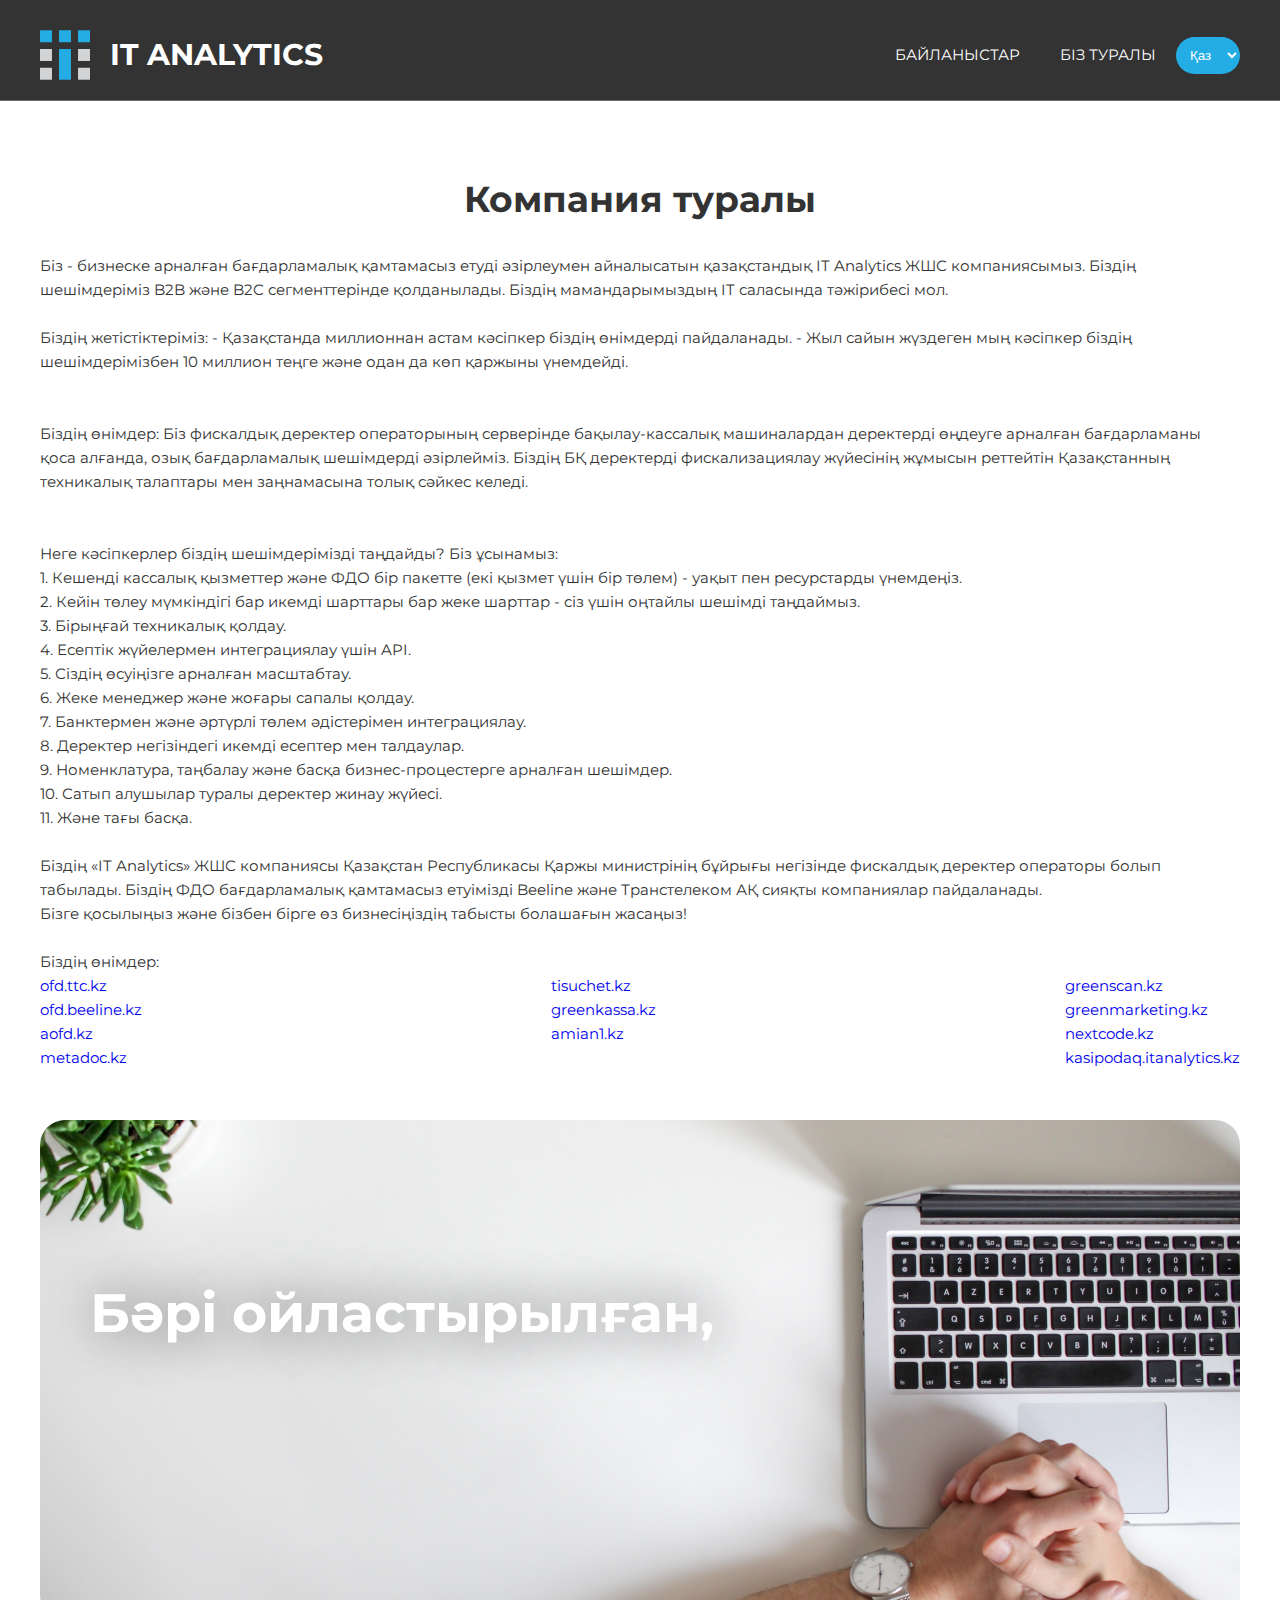
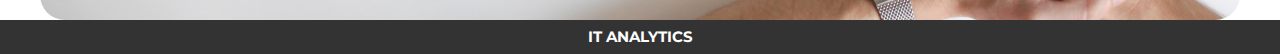
==== commit e9622fdb: "remove kurs1" ====
--- a/aboutus.html
+++ b/aboutus.html
@@ -165,7 +165,7 @@
                   <a target="_blank" href="https://greenkassa.kz">
                     greenkassa.kz
                   </a>
-                  <a target="_blank" href="https://kurs1.kz">kurs1.kz </a>
+                  <!-- <a target="_blank" href="https://kurs1.kz">kurs1.kz </a> -->
                   <a target="_blank" href="https://amian1.kz">amian1.kz </a>
                 </div>
                 <div
--- a/css/style.css
+++ b/css/style.css
@@ -1,1680 +1 @@
-@charset "UTF-8";
-
-/*Обнуление*/
-* {
-  padding: 0;
-  margin: 0;
-  border: 0;
-}
-
-*,
-*:before,
-*:after {
-  -webkit-box-sizing: border-box;
-  box-sizing: border-box;
-}
-
-:focus,
-:active {
-  outline: none;
-}
-
-a:focus,
-a:active {
-  outline: none;
-}
-
-nav,
-footer,
-header,
-aside {
-  display: block;
-}
-
-html,
-body {
-  height: 100%;
-  width: 100%;
-  font-size: 100%;
-  line-height: 1;
-  font-size: 14px;
-  -ms-text-size-adjust: 100%;
-  -moz-text-size-adjust: 100%;
-  -webkit-text-size-adjust: 100%;
-}
-
-input,
-button,
-textarea {
-  font-family: inherit;
-}
-
-input::-ms-clear {
-  display: none;
-}
-
-button {
-  cursor: pointer;
-}
-
-button::-moz-focus-inner {
-  padding: 0;
-  border: 0;
-}
-
-a,
-a:visited {
-  text-decoration: none;
-}
-
-a:hover {
-  text-decoration: none;
-}
-
-ul li {
-  list-style: none;
-}
-
-img {
-  vertical-align: top;
-}
-
-h1,
-h2,
-h3,
-h4,
-h5,
-h6 {
-  font-size: inherit;
-  font-weight: inherit;
-}
-
-/*--------------------*/
-.header__other {
-  background-color: #333;
-}
-
-.aboutus {
-  display: -webkit-box;
-  display: -ms-flexbox;
-  display: flex;
-  -webkit-box-pack: center;
-  -ms-flex-pack: center;
-  justify-content: center;
-  -webkit-box-align: center;
-  -ms-flex-align: center;
-  align-items: center;
-  text-align: center;
-  -webkit-box-orient: vertical;
-  -webkit-box-direction: normal;
-  -ms-flex-direction: column;
-  flex-direction: column;
-  margin: 70px 0 0 0;
-}
-
-@media (max-width: 425px) {
-  .aboutus {
-    margin: 30px 0 0 0;
-  }
-}
-
-.aboutus__text {
-  margin: 0 0 50px 0;
-}
-
-.aboutus__title {
-  padding: 0 0px 25px 0;
-  font-size: 36px;
-  color: #333;
-  font-weight: 700;
-}
-
-.aboutus__subtext {
-  margin: 100px 0 100px 0;
-  text-align: center;
-  width: 100%;
-}
-
-@media (max-width: 425px) {
-  .aboutus__subtext {
-    margin: 30px 0 30px 0;
-  }
-}
-
-.about_foto {
-  width: 100%;
-  height: auto;
-  border-radius: 25px;
-  margin: 0 0 40px 0;
-}
-
-@media (max-width: 425px) {
-  .about_foto {
-    height: 300px;
-    -o-object-fit: cover;
-    object-fit: cover;
-  }
-}
-
-.foto__text {
-  position: absolute;
-  color: #fff;
-  text-shadow: rgb(105, 105, 105) 5px 0px 50px;
-  padding: 150px 50px 0;
-  text-align: left;
-  font-size: 54px;
-  font-weight: 700;
-}
-
-@media (max-width: 1024px) {
-  .foto__text {
-    padding: 100px 50px 0;
-  }
-}
-
-@media (max-width: 768px) {
-  .foto__text {
-    padding: 90px 20px 0 20px;
-    font-size: 30px;
-  }
-}
-
-.header__other {
-  background-color: #333;
-}
-
-/* Contact */
-.contact {
-  width: 100%;
-  max-width: 1200px;
-  margin: 0 auto;
-  padding: 20px 0 0 0;
-  -webkit-box-flex: 1;
-  -ms-flex-positive: 1;
-  flex-grow: 1;
-}
-
-.mt {
-  margin-top: 20px;
-}
-
-.contact__text h2 {
-  font-weight: 700;
-  font-size: 24px;
-}
-
-.contact__text p {
-  font-size: 15px;
-}
-
-iframe {
-  width: 100%;
-  height: 300px;
-  display: -webkit-box;
-  display: -ms-flexbox;
-  display: flex;
-  -webkit-box-align: center;
-  -ms-flex-align: center;
-  align-items: center;
-}
-
-.content__green {
-  font-family: "Montserrat", sans-serif;
-  font-size: 15px;
-  line-height: 1.6;
-  color: #fff;
-  background-color: #60BA19;
-}
-
-.container__green {
-  display: -webkit-box;
-  display: -ms-flexbox;
-  display: flex;
-  -webkit-box-align: center;
-  -ms-flex-align: center;
-  align-items: center;
-  -webkit-box-pack: center;
-  -ms-flex-pack: center;
-  justify-content: center;
-  height: 100vh;
-  width: 100vw;
-}
-
-.text {
-  font-size: 24px;
-  text-align: center;
-}
-
-body {
-  font-family: "Montserrat", sans-serif;
-  font-size: 15px;
-  line-height: 1.6;
-  color: #333;
-  height: 100%;
-}
-
-* {
-  margin: 0;
-  padding: 0;
-  -webkit-box-sizing: border-box;
-  box-sizing: border-box;
-}
-
-a {
-  text-decoration: none;
-}
-
-h1,
-h2,
-h3,
-h4,
-h5,
-h6 {
-  margin: 0;
-}
-
-.fullscreen {
-  position: fixed;
-  top: 0;
-  left: 0;
-  width: 100%;
-  height: 100%;
-  background-color: rgba(0, 0, 0, 0.5);
-  display: -webkit-box;
-  display: -ms-flexbox;
-  display: flex;
-  -webkit-box-pack: center;
-  -ms-flex-pack: center;
-  justify-content: center;
-  -webkit-box-align: center;
-  -ms-flex-align: center;
-  align-items: center;
-  z-index: 999;
-}
-
-.fullscreen img {
-  -webkit-transition: all 0.3s 0s ease;
-  -o-transition: all 0.3s 0s ease;
-  transition: all 0.3s 0s ease;
-  background: #fff;
-  border-radius: 16px;
-  padding: 20px;
-  max-width: 90%;
-  max-height: 90%;
-  -o-object-fit: contain;
-  object-fit: contain;
-  overflow: hidden;
-}
-
-.fullscreen__close {
-  position: absolute;
-  top: 10px;
-  right: 10px;
-  width: 50px;
-  height: 50px;
-  border: none;
-  background-color: transparent;
-  color: #fff;
-  font-size: 50px;
-  display: -webkit-box;
-  display: -ms-flexbox;
-  display: flex;
-  -webkit-box-pack: center;
-  -ms-flex-pack: center;
-  justify-content: center;
-  -webkit-box-align: center;
-  -ms-flex-align: center;
-  align-items: center;
-  border: 1px solid #fff;
-  background: #000;
-  border-radius: 8px;
-  cursor: pointer;
-}
-
-/* Container */
-.container {
-  width: 100%;
-  max-width: 1200px;
-  margin: 0 auto;
-}
-
-@media (max-width: 1270px) {
-  .container {
-    padding: 0 40px;
-    margin: 0 auto;
-  }
-}
-
-@media (max-width: 500px) {
-  .container {
-    padding: 0 15px;
-  }
-}
-
-.wrapper {
-  width: 100%;
-  min-height: 100%;
-  overflow: hidden;
-  display: -webkit-box;
-  display: -ms-flexbox;
-  display: flex;
-  -webkit-box-orient: vertical;
-  -webkit-box-direction: normal;
-  -ms-flex-direction: column;
-  flex-direction: column;
-}
-
-.main {
-  margin: 101px 0 0 0;
-  -webkit-box-flex: 1;
-  -ms-flex: 1 1 auto;
-  flex: 1 1 auto;
-}
-
-/* Intro */
-.intro {
-  display: -webkit-box;
-  display: -ms-flexbox;
-  display: flex;
-  -webkit-box-orient: vertical;
-  -webkit-box-direction: normal;
-  -ms-flex-direction: column;
-  flex-direction: column;
-  -webkit-box-pack: center;
-  -ms-flex-pack: center;
-  justify-content: center;
-  width: 100%;
-  height: 100vh;
-  background: url("../image/intro.png") center no-repeat;
-  background-size: cover;
-}
-
-.intro__inner {
-  width: 100%;
-  max-width: 880px;
-  margin: 0 auto;
-  text-align: center;
-}
-
-.intro__title {
-  color: #fff;
-  font-size: 50px;
-  font-family: 700;
-  text-transform: initial;
-  text-align: center;
-  line-height: 1;
-}
-
-@media (max-width: 425px) {
-  .intro__title {
-    font-size: 40px;
-  }
-}
-
-@media (max-width: 320px) {
-  .intro__title {
-    font-size: 30px;
-  }
-}
-
-@media (max-height: 425px) {
-  .intro__title {
-    margin-top: 100px;
-    font-size: 30px;
-  }
-}
-
-@media (max-height: 375px) {
-  .intro__title {
-    margin-top: 100px;
-  }
-}
-
-.intro__title::after {
-  content: "";
-  display: block;
-  width: 60px;
-  height: 2px;
-  margin: 60px auto;
-  background-color: #fff;
-}
-
-.intro__suptitle {
-  margin-bottom: 20px;
-  font-family: "Kaushan Script", cursive;
-  font-size: 20px;
-  color: #fff;
-  text-align: center;
-}
-
-/* Header */
-.header {
-  width: 100%;
-  padding-top: 30px;
-  position: absolute;
-  top: 0;
-  left: 0;
-  right: 0;
-  z-index: 1000;
-}
-
-.header__menu {
-  display: -webkit-box;
-  display: -ms-flexbox;
-  display: flex;
-  -webkit-box-pack: center;
-  -ms-flex-pack: center;
-  justify-content: center;
-  -webkit-box-align: center;
-  -ms-flex-align: center;
-  align-items: center;
-}
-
-@media (max-width: 768px) {
-  .header__menu {
-    -webkit-box-orient: vertical;
-    -webkit-box-direction: normal;
-    -ms-flex-direction: column;
-    flex-direction: column;
-  }
-}
-
-.header__other {
-  background-color: #333;
-}
-
-.header:after {
-  content: "";
-  position: relative;
-  display: block;
-  width: 100%;
-  height: 1px;
-  margin: 20px auto 0;
-  background-color: #fff;
-  opacity: 0.3;
-  z-index: 20;
-}
-
-.header__inner {
-  display: -webkit-box;
-  display: -ms-flexbox;
-  display: flex;
-  -webkit-box-pack: justify;
-  -ms-flex-pack: justify;
-  justify-content: space-between;
-  -webkit-box-align: center;
-  -ms-flex-align: center;
-  align-items: center;
-}
-
-.header__logo {
-  position: relative;
-  font-size: 30px;
-  font-weight: 700;
-  color: #fff;
-  display: -webkit-box;
-  display: -ms-flexbox;
-  display: flex;
-  -webkit-box-pack: start;
-  -ms-flex-pack: start;
-  justify-content: start;
-  -webkit-box-align: center;
-  -ms-flex-align: center;
-  align-items: center;
-  z-index: 100;
-}
-
-.header__logo img {
-  width: 50px;
-  height: 50px;
-}
-
-.header__logo a {
-  position: relative;
-  padding-left: 20px;
-  color: #fff;
-}
-
-@media (max-width: 425px) {
-  .header__logo a {
-    font-size: 18px;
-  }
-}
-
-@media (max-width: 768px) {
-  body.lock {
-    overflow: hidden;
-  }
-
-  .header__burger {
-    display: block;
-    position: relative;
-    width: 30px;
-    height: 20px;
-    position: relative;
-    z-index: 4;
-  }
-
-  .header__burger span {
-    position: absolute;
-    background-color: #fff;
-    position: absolute;
-    left: 0;
-    width: 100%;
-    height: 2px;
-    top: 9px;
-    -webkit-transition: all 0.3s ease 0s;
-    -o-transition: all 0.3s ease 0s;
-    transition: all 0.3s ease 0s;
-  }
-
-  .header__burger:before,
-  .header__burger:after {
-    content: "";
-    position: absolute;
-    background-color: #fff;
-    width: 100%;
-    height: 2px;
-    left: 0;
-    -webkit-transition: all 0.3s ease 0s;
-    -o-transition: all 0.3s ease 0s;
-    transition: all 0.3s ease 0s;
-  }
-
-  .header__burger:before {
-    top: 0;
-  }
-
-  .header__burger:after {
-    bottom: 0;
-  }
-
-  .header__burger.active span {
-    -webkit-transform: scale(0);
-    -ms-transform: scale(0);
-    transform: scale(0);
-  }
-
-  .header__burger.active:before {
-    -webkit-transform: rotate(-45deg);
-    -ms-transform: rotate(-45deg);
-    transform: rotate(-45deg);
-    top: 9px;
-  }
-
-  .header__burger.active:after {
-    -webkit-transform: rotate(45deg);
-    -ms-transform: rotate(45deg);
-    transform: rotate(45deg);
-    bottom: 9px;
-  }
-
-  .header__menu {
-    position: fixed;
-    top: -100%;
-    left: 0;
-    width: 100%;
-    height: 100%;
-    z-index: 1;
-    padding: 120px 10px 20px 10px;
-    -webkit-transition: all 0.3s ease 0s;
-    -o-transition: all 0.3s ease 0s;
-    transition: all 0.3s ease 0s;
-    text-align: center;
-    overflow: auto;
-    background: rgb(51, 51, 51);
-  }
-
-  .header__menu.active {
-    top: 0;
-  }
-
-  .header__list {
-    display: block;
-  }
-
-  .header__list li {
-    margin: 0px 0px 20px 0px;
-  }
-}
-
-.langs {
-  background: #24ade4;
-  padding: 10px;
-  border-radius: 100px;
-  border: none;
-  outline: none;
-  color: #fff;
-}
-
-/* Nav */
-.nav {
-  font-size: 14px;
-  text-transform: uppercase;
-}
-
-.header__list {
-  display: -webkit-box;
-  display: -ms-flexbox;
-  display: flex;
-  -webkit-box-align: center;
-  -ms-flex-align: center;
-  align-items: center;
-}
-
-@media (max-width: 768px) {
-  .header__list {
-    display: inline-block;
-  }
-}
-
-.nav__link {
-  text-transform: uppercase;
-  display: inline-block;
-  vertical-align: top;
-  margin: 0 20px;
-  position: relative;
-  color: #fff;
-  text-decoration: none;
-  -webkit-transition: color 0.1s linear;
-  -o-transition: color 0.1s linear;
-  transition: color 0.1s linear;
-}
-
-@media (max-width: 768px) {
-  .nav__link {
-    font-size: 24px;
-  }
-}
-
-.nav__link::after {
-  content: "";
-  display: block;
-  width: 100%;
-  height: 1px;
-  background-color: #fff;
-  opacity: 0;
-  position: absolute;
-  top: 100%;
-  left: 0;
-  z-index: 1;
-  -webkit-transition: opacity 0.1s linear;
-  -o-transition: opacity 0.1s linear;
-  transition: opacity 0.1s linear;
-}
-
-.nav__link:hover {
-  color: #fff;
-}
-
-.nav__link:hover::after {
-  opacity: 1;
-}
-
-/* Button */
-.btn {
-  display: inline-block;
-  vertical-align: top;
-  padding: 8px 50px;
-  border-radius: 20px;
-  border: 2px solid #fff;
-  font-size: 14px;
-  font-weight: 700;
-  color: #fff;
-  text-transform: uppercase;
-  -webkit-transition: background 0.1s linear, color 0.1s linear;
-  -o-transition: background 0.1s linear, color 0.1s linear;
-  transition: background 0.1s linear, color 0.1s linear;
-}
-
-.btn:hover {
-  background-color: #fff;
-  color: #333;
-}
-
-.reverse {
-  border: 3px solid #24ADE4;
-  color: #24ADE4;
-  -webkit-transition: background 0.1s linear, color 0.1s linear;
-  -o-transition: background 0.1s linear, color 0.1s linear;
-  transition: background 0.1s linear, color 0.1s linear;
-}
-
-.reverse:hover {
-  background-color: #24ADE4;
-  color: #fff;
-}
-
-/* Section */
-.section {
-  padding: 80px 0;
-}
-
-.section__header {
-  width: 100%;
-  max-width: 950px;
-  margin: 0 auto 40px;
-  text-align: center;
-}
-
-@media (max-width: 768px) {
-  .section__header {
-    max-width: 100%;
-  }
-}
-
-.section__suptitle {
-  font-family: "Kaushan Script", cursive;
-  font-size: 24px;
-  color: #333;
-}
-
-.section__title {
-  width: 550px;
-  font-size: 36px;
-  font-weight: 700;
-  margin: 0 auto;
-  color: #333;
-  text-transform: initial;
-}
-
-@media (max-width: 768px) {
-  .section__title {
-    width: 100%;
-  }
-}
-
-@media (max-width: 425px) {
-  .section__title {
-    font-size: 24px;
-  }
-}
-
-.section__title:after {
-  content: "";
-  display: block;
-  width: 60px;
-  height: 3px;
-  margin: 30px auto 30px;
-  background-color: #333;
-}
-
-.section__text {
-  font-size: 16px;
-  color: #999;
-}
-
-/* About */
-.about {
-  display: grid;
-  grid-template: 1fr/1fr 1fr 1fr;
-}
-
-@media (max-width: 768px) {
-  .about {
-    grid-template: 1fr/1fr 1fr;
-  }
-}
-
-@media (max-width: 636px) {
-  .about {
-    grid-template: 1fr/1fr;
-  }
-}
-
-.about__item {
-  gap: 20px;
-  padding-bottom: 10px;
-  text-decoration: none;
-  display: -webkit-box;
-  display: -ms-flexbox;
-  display: flex;
-  -webkit-box-align: center;
-  -ms-flex-align: center;
-  align-items: center;
-  color: #000;
-  -webkit-transition: all 0.3s 0s ease;
-  -o-transition: all 0.3s 0s ease;
-  transition: all 0.3s 0s ease;
-}
-
-.about__item:last-child {
-  padding-bottom: 0;
-}
-
-.about__item:hover {
-  opacity: 0.7;
-}
-
-.about__image {
-  height: 80px;
-  width: 80px;
-  display: -webkit-box;
-  display: -ms-flexbox;
-  display: flex;
-  -webkit-box-pack: center;
-  -ms-flex-pack: center;
-  justify-content: center;
-  -webkit-box-align: center;
-  -ms-flex-align: center;
-  align-items: center;
-}
-
-.about__image img {
-  width: 100%;
-  height: auto;
-  -o-object-fit: cover;
-  object-fit: cover;
-}
-
-.about__text {
-  width: 80%;
-}
-
-.about__text h2 {
-  font-weight: 700;
-}
-
-.quality {
-  display: -webkit-box;
-  display: -ms-flexbox;
-  display: flex;
-  -webkit-box-pack: center;
-  -ms-flex-pack: center;
-  justify-content: center;
-  -webkit-box-align: center;
-  -ms-flex-align: center;
-  align-items: center;
-  margin-top: 50px;
-  gap: 50px;
-}
-
-@media (max-width: 580px) {
-  .quality {
-    -ms-flex-wrap: wrap;
-    flex-wrap: wrap;
-  }
-}
-
-.quality__img {
-  width: 20%;
-  height: auto;
-  -o-object-fit: cover;
-  object-fit: cover;
-  cursor: pointer;
-}
-
-@media (max-width: 580px) {
-  .quality__img {
-    width: 33%;
-  }
-}
-
-/* Service */
-.service {
-  width: 100%;
-  padding-top: 50px;
-  -webkit-box-pack: justify;
-  -ms-flex-pack: justify;
-  justify-content: space-between;
-  background: -webkit-gradient(linear, left top, right top, from(rgb(129, 129, 129)), to(rgb(167, 142, 104)));
-  background: -o-linear-gradient(left, rgb(129, 129, 129), rgb(167, 142, 104));
-  background: linear-gradient(90deg, rgb(129, 129, 129), rgb(167, 142, 104));
-  height: 490px;
-}
-
-@media (max-width: 1270px) {
-  .service {
-    height: 430px;
-  }
-}
-
-@media (max-width: 600px) {
-  .service {
-    height: 500px;
-  }
-}
-
-@media (max-width: 425px) {
-  .service {
-    height: 360px;
-  }
-}
-
-.service:after {
-  content: "";
-  display: block;
-  width: 1200px;
-  height: 2px;
-  margin: 100px auto 0;
-  background-color: #E0E0E0;
-}
-
-@media (max-width: 1270px) {
-  .service:after {
-    display: none;
-  }
-}
-
-.service__header {
-  display: block;
-  max-width: 1200px;
-  width: 100%;
-  margin: 20px auto 0;
-  text-align: left;
-}
-
-.service__title {
-  width: 600px;
-  font-size: 36px;
-  color: #fff;
-}
-
-@media (max-width: 1270px) {
-  .service__title {
-    width: 90%;
-  }
-}
-
-@media (max-width: 425px) {
-  .service__title {
-    font-size: 24px;
-  }
-}
-
-.service__content {
-  display: -webkit-box;
-  display: -ms-flexbox;
-  display: flex;
-  max-width: 1200px;
-  -webkit-box-pack: justify;
-  -ms-flex-pack: justify;
-  justify-content: space-between;
-  margin: 50px auto 30px;
-}
-
-@media (max-width: 950px) {
-  .service__content {
-    max-width: 100%;
-    width: 100%;
-    height: 100%;
-    -ms-flex-wrap: wrap;
-    flex-wrap: wrap;
-    -webkit-box-pack: center;
-    -ms-flex-pack: center;
-    justify-content: center;
-  }
-}
-
-@media (max-width: 600px) {
-  .service__content {
-    -webkit-box-orient: vertical;
-    -webkit-box-direction: normal;
-    -ms-flex-direction: column;
-    flex-direction: column;
-    -webkit-box-align: center;
-    -ms-flex-align: center;
-    align-items: center;
-    margin: 10px auto 30px;
-  }
-}
-
-.service__img {
-  width: 350px;
-}
-
-@media (max-width: 1270px) {
-  .service__img {
-    width: 100%;
-  }
-}
-
-@media (max-width: 600px) {
-  .service__img {
-    width: 60%;
-  }
-}
-
-.service__img img {
-  width: 100%;
-  border-radius: 10px;
-}
-
-.service__text {
-  width: 350px;
-  margin-top: 50px;
-}
-
-@media (max-width: 1270px) {
-  .service__text {
-    width: 100%;
-    margin: 20px 0 0 0;
-  }
-}
-
-.service__text h2 .color__text {
-  color: #4985FF;
-}
-
-.service__item {
-  width: 350px;
-  position: relative;
-}
-
-@media (max-width: 1270px) {
-  .service__item {
-    width: 33%;
-    margin: 0 15px;
-  }
-}
-
-@media (max-width: 950px) {
-  .service__item {
-    width: 45%;
-  }
-
-  .service__item:last-child {
-    margin: 20px 0 50px 0;
-  }
-}
-
-@media (max-width: 600px) {
-  .service__item {
-    width: 100%;
-    display: -webkit-box;
-    display: -ms-flexbox;
-    display: flex;
-    -webkit-box-pack: center;
-    -ms-flex-pack: center;
-    justify-content: center;
-    -webkit-box-align: center;
-    -ms-flex-align: center;
-    align-items: center;
-    -webkit-box-orient: vertical;
-    -webkit-box-direction: normal;
-    -ms-flex-direction: column;
-    flex-direction: column;
-    margin: 15px 0;
-  }
-
-  .service__item:last-child {
-    margin: 0;
-  }
-}
-
-.service__link {
-  font-size: 16px;
-  display: inline-block;
-  vertical-align: top;
-  margin: 20px auto;
-  position: relative;
-  color: #4985FF;
-  text-decoration: none;
-  -webkit-transition: color 0.1s linear;
-  -o-transition: color 0.1s linear;
-  transition: color 0.1s linear;
-}
-
-.service__link::after {
-  content: "";
-  display: block;
-  width: 100%;
-  height: 1px;
-  background-color: red;
-  opacity: 0;
-  position: absolute;
-  top: 100%;
-  left: 0;
-  z-index: 1;
-  -webkit-transition: opacity 0.1s linear;
-  -o-transition: opacity 0.1s linear;
-  transition: opacity 0.1s linear;
-}
-
-.service__link:hover {
-  color: #4985FF;
-}
-
-.service__link:hover::after {
-  opacity: 1;
-}
-
-.bloc {
-  background-color: #fff;
-  width: 100%;
-  height: 400px;
-}
-
-@media (max-width: 1270px) {
-  .bloc {
-    height: 250px;
-    background-color: none;
-  }
-}
-
-@media (max-width: 950px) {
-  .bloc {
-    height: 750px;
-    background-color: none;
-  }
-}
-
-@media (max-width: 768px) {
-  .bloc {
-    height: 700px;
-  }
-}
-
-@media (max-width: 600px) {
-  .bloc {
-    height: 950px;
-  }
-}
-
-@media (max-width: 425px) {
-  .bloc {
-    height: 850px;
-  }
-}
-
-/* Project */
-.project {
-  margin-top: 150px;
-  background-color: #F6F6F8;
-  width: 100%;
-  text-align: center;
-}
-
-.project__content {
-  padding: 100px 0;
-  margin: 0 auto;
-  width: 1200px;
-  font-size: 36px;
-  color: #333;
-}
-
-.project__image {
-  display: -webkit-box;
-  display: -ms-flexbox;
-  display: flex;
-  max-width: 1200px;
-  -webkit-box-pack: justify;
-  -ms-flex-pack: justify;
-  justify-content: space-between;
-  margin: 50px auto 50px;
-}
-
-.project__image img {
-  width: 255px;
-}
-
-.edu__con {
-  display: -webkit-box;
-  display: -ms-flexbox;
-  display: flex;
-  -webkit-box-pack: justify;
-  -ms-flex-pack: justify;
-  justify-content: space-between;
-  -webkit-box-align: start;
-  -ms-flex-align: start;
-  align-items: flex-start;
-}
-
-/* Education */
-@media (max-width: 768px) {
-  .education {
-    display: none;
-  }
-}
-
-a.education__number {
-  text-decoration: none;
-  color: #333333;
-  font-weight: 600;
-}
-
-.education__title {
-  display: -webkit-box;
-  display: -ms-flexbox;
-  display: flex;
-  font-size: 36px;
-}
-
-@media (max-width: 768px) {
-  .education__title {
-    -webkit-box-ordinal-group: 2;
-    -ms-flex-order: 1;
-    order: 1;
-  }
-}
-
-.education__content {
-  display: -webkit-box;
-  display: -ms-flexbox;
-  display: flex;
-  -webkit-box-pack: justify;
-  -ms-flex-pack: justify;
-  justify-content: space-between;
-  -webkit-box-align: start;
-  -ms-flex-align: start;
-  align-items: flex-start;
-  padding: 10px 0 100px;
-  margin: 0 auto;
-  width: 1200px;
-  font-size: 15px;
-  color: #333;
-}
-
-@media (max-width: 1270px) {
-  .education__content {
-    width: 100%;
-  }
-}
-
-@media (max-width: 768px) {
-  .education__content {
-    display: -webkit-box;
-    display: -ms-flexbox;
-    display: flex;
-    -webkit-box-orient: vertical;
-    -webkit-box-direction: normal;
-    -ms-flex-direction: column;
-    flex-direction: column;
-  }
-}
-
-.education__img {
-  width: 500px;
-  height: 400px;
-}
-
-@media (max-width: 768px) {
-  .education__img {
-    -webkit-box-ordinal-group: 3;
-    -ms-flex-order: 2;
-    order: 2;
-  }
-}
-
-.education__img img {
-  width: 100%;
-  height: auto;
-}
-
-.border {
-  margin: 30px auto 100px;
-  width: 1200px;
-  height: 1px;
-  background-color: #E0E0E0;
-}
-
-@media (max-width: 768px) {
-  .border {
-    margin: 50px auto 50px;
-  }
-}
-
-.education__text {
-  width: 600px;
-}
-
-@media (max-width: 768px) {
-  .education__text {
-    -webkit-box-ordinal-group: 4;
-    -ms-flex-order: 3;
-    order: 3;
-  }
-}
-
-.ri-telegram-fill {
-  font-size: 24px;
-  margin-right: 5px;
-  color: #3172ff;
-}
-
-@media (max-width: 768px) {
-  .ri-telegram-fill {
-    margin: 0;
-  }
-}
-
-.ico-adress {
-  margin-top: 7px;
-}
-
-.icon {
-  display: -webkit-box;
-  display: -ms-flexbox;
-  display: flex;
-  -webkit-box-align: center;
-  -ms-flex-align: center;
-  align-items: center;
-}
-
-.icon img {
-  margin-right: 5px;
-}
-
-.education-small {
-  display: none;
-}
-
-@media (max-width: 768px) {
-  .education-small {
-    display: block;
-  }
-}
-
-.education-small__title {
-  font-size: 36px;
-}
-
-@media (max-width: 768px) {
-  .education-small__title {
-    -webkit-box-ordinal-group: 2;
-    -ms-flex-order: 1;
-    order: 1;
-    width: 100%;
-    font-size: 30px;
-  }
-}
-
-.loc_icon {
-  margin-right: 5px;
-}
-
-.education-small__content {
-  display: -webkit-box;
-  display: -ms-flexbox;
-  display: flex;
-  -webkit-box-pack: justify;
-  -ms-flex-pack: justify;
-  justify-content: space-between;
-  -webkit-box-align: start;
-  -ms-flex-align: start;
-  align-items: flex-start;
-  padding: 10px 0 100px;
-  margin: 0 auto;
-  width: 1200px;
-  font-size: 15px;
-  color: #333;
-}
-
-@media (max-width: 1270px) {
-  .education-small__content {
-    width: 100%;
-  }
-}
-
-@media (max-width: 768px) {
-  .education-small__content {
-    display: -webkit-box;
-    display: -ms-flexbox;
-    display: flex;
-    padding: 0 0 0px 0;
-    -webkit-box-orient: vertical;
-    -webkit-box-direction: normal;
-    -ms-flex-direction: column;
-    flex-direction: column;
-  }
-}
-
-@media (max-width: 768px) {
-  .education-small__img {
-    -webkit-box-ordinal-group: 3;
-    -ms-flex-order: 2;
-    order: 2;
-    width: 100%;
-    height: auto;
-  }
-}
-
-.education-small__img img {
-  width: 100%;
-  height: auto;
-}
-
-.education-small__text {
-  width: 600px;
-}
-
-@media (max-width: 768px) {
-  .education-small__text {
-    -webkit-box-ordinal-group: 4;
-    -ms-flex-order: 3;
-    order: 3;
-    width: 100%;
-    margin: 15px 0 0 0;
-    display: -webkit-box;
-    display: -ms-flexbox;
-    display: flex;
-    -webkit-box-orient: vertical;
-    -webkit-box-direction: normal;
-    -ms-flex-direction: column;
-    flex-direction: column;
-  }
-}
-
-/* Feedback */
-.feedback {
-  background-color: #F6F6F8;
-  padding: 50px 0px 50px 0px;
-  width: 100%;
-  max-width: 750px;
-  margin: 0 auto 100px;
-  text-align: center;
-}
-
-@media (max-width: 768px) {
-  .feedback {
-    margin: -50px 0 0 0;
-    width: 100%;
-  }
-}
-
-.feedback__content {
-  margin: 0 -15px;
-}
-
-.feedback__num {
-  display: inline-block;
-  width: 100%;
-  -webkit-box-ordinal-group: 5;
-  -ms-flex-order: 4;
-  order: 4;
-}
-
-.feedback_title p {
-  width: 100%;
-}
-
-.box form {
-  text-align: center;
-}
-
-input {
-  position: relative;
-  display: inline-block;
-  font-size: 20px;
-  -webkit-box-sizing: border-box;
-  box-sizing: border-box;
-  -webkit-transition: 0.5s;
-  -o-transition: 0.5s;
-  transition: 0.5s;
-  border-radius: 40px;
-}
-
-@media (max-width: 425px) {
-  input {
-    font-size: 16px;
-  }
-}
-
-.input__wrap {
-  margin: 30px auto;
-  max-width: -webkit-min-content;
-  max-width: -moz-min-content;
-  max-width: min-content;
-  display: -webkit-box;
-  display: -ms-flexbox;
-  display: flex;
-  -webkit-box-shadow: 0px 0px 10px rgba(111, 111, 111, 0.25);
-  box-shadow: 0px 0px 10px rgba(111, 111, 111, 0.25);
-  border-top-left-radius: 30px;
-  border-bottom-left-radius: 30px;
-  border-top-right-radius: 30px;
-  border-bottom-right-radius: 30px;
-}
-
-.input__wrap input[type=text] {
-  padding: 15px 33px;
-  border: none;
-  border-top-left-radius: 30px;
-  border-bottom-left-radius: 30px;
-}
-
-.input__wrap input[type=submit] {
-  padding: 13px 54px;
-  background-color: #4985FF;
-  color: #fff;
-  border: none;
-  border-top-right-radius: 30px;
-  border-bottom-right-radius: 30px;
-}
-
-/*Обратная связь*/
-.obratnuj-zvonok {
-  width: 100%;
-  max-width: 500px;
-  display: inline-block;
-}
-
-.form-zvonok {
-  width: 100%;
-  display: -webkit-box;
-  display: -ms-flexbox;
-  display: flex;
-  -webkit-box-orient: vertical;
-  -webkit-box-direction: normal;
-  -ms-flex-direction: column;
-  flex-direction: column;
-  padding: 50px 20px;
-  -webkit-box-sizing: border-box;
-  box-sizing: border-box;
-}
-
-.form-zvonok div {
-  padding: 10px 0;
-}
-
-.bot-send-mail {
-  -webkit-box-sizing: border-box;
-  box-sizing: border-box;
-  width: 100%;
-}
-
-@media (max-width: 425px) {
-  .bot-send-mail {
-    font-size: 16px;
-  }
-}
-
-.form-zvonok label,
-.form-zvonok input {
-  display: block;
-  width: 100%;
-  -webkit-box-sizing: border-box;
-  box-sizing: border-box;
-}
-
-@media (max-width: 320px) {
-  .blockkk {
-    display: -webkit-box;
-    display: -ms-flexbox;
-    display: flex;
-    -webkit-box-orient: vertical;
-    -webkit-box-direction: normal;
-    -ms-flex-direction: column;
-    flex-direction: column;
-    margin: 0;
-  }
-}
-
-.feedback__msg {
-  width: 100%;
-  resize: vertical;
-  min-height: 50px;
-  padding: 10px 15px 0 15px;
-  margin-top: 5px;
-  position: relative;
-  display: inline-block;
-  font-size: 20px;
-  -webkit-box-sizing: border-box;
-  box-sizing: border-box;
-  border-radius: 40px 40px 0px 40px;
-}
-
-@media (max-width: 425px) {
-  .feedback__msg {
-    font-size: 16px;
-  }
-}
-
-.feedback__number {
-  cursor: pointer;
-  text-decoration: none;
-  color: #000;
-}
-
-.form-zvonok label {
-  margin-bottom: 5px;
-  font-weight: bold;
-}
-
-.form-zvonok input {
-  padding: 10px 15px;
-  margin-top: 5px;
-}
-
-.form-zvonok label span {
-  color: red;
-}
-
-.form-zvonok .bot-send-mail {
-  padding: 15px;
-  margin-top: 10px;
-  background: none;
-  border: none;
-  text-transform: uppercase;
-  color: #fff;
-  font-weight: bold;
-  background-color: #4985FF;
-  cursor: pointer;
-  border: 3px #4985FF solid;
-  border-radius: 40px;
-}
-
-.form-zvonok .bot-send-mail:hover {
-  color: #4985FF;
-  background-color: #fff;
-}
-
-/* Footer */
-.footer {
-  text-align: center;
-  width: 100%;
-  padding: 5px 5px;
-  background: #333;
-  color: #fff;
-}
-
-.footer h2 {
-  font-size: 15px;
-  font-weight: 700;
-}
-
-@media (max-width: 1240px) {
-  .footer h2 {
-    font-size: 40px;
-  }
-}
+*{padding:0;margin:0;border:0}*,*:before,*:after{-webkit-box-sizing:border-box;box-sizing:border-box}:focus,:active{outline:none}a:focus,a:active{outline:none}nav,footer,header,aside{display:block}html,body{height:100%;width:100%;font-size:100%;line-height:1;font-size:14px;-ms-text-size-adjust:100%;-moz-text-size-adjust:100%;-webkit-text-size-adjust:100%}input,button,textarea{font-family:inherit}input::-ms-clear{display:none}button{cursor:pointer}button::-moz-focus-inner{padding:0;border:0}a,a:visited{text-decoration:none}a:hover{text-decoration:none}ul li{list-style:none}img{vertical-align:top}h1,h2,h3,h4,h5,h6{font-size:inherit;font-weight:inherit}.header__other{background-color:#333}.aboutus{display:-webkit-box;display:-ms-flexbox;display:flex;-webkit-box-pack:center;-ms-flex-pack:center;justify-content:center;-webkit-box-align:center;-ms-flex-align:center;align-items:center;text-align:center;-webkit-box-orient:vertical;-webkit-box-direction:normal;-ms-flex-direction:column;flex-direction:column;margin:70px 0 0 0}@media(max-width: 425px){.aboutus{margin:30px 0 0 0}}.aboutus__text{margin:0 0 50px 0}.aboutus__title{padding:0 0px 25px 0;font-size:36px;color:#333;font-weight:700}.aboutus__subtext{margin:100px 0 100px 0;text-align:center;width:100%}@media(max-width: 425px){.aboutus__subtext{margin:30px 0 30px 0}}.about_foto{width:100%;height:auto;border-radius:25px}@media(max-width: 425px){.about_foto{height:300px;-o-object-fit:cover;object-fit:cover}}.foto__text{position:absolute;color:#fff;text-shadow:dimgray 5px 0px 50px;padding:150px 50px 0;text-align:left;font-size:54px;font-weight:700}@media(max-width: 1024px){.foto__text{padding:100px 50px 0}}@media(max-width: 768px){.foto__text{padding:90px 20px 0 20px;font-size:30px}}.header__other{background-color:#333}.contact{width:100%;max-width:1200px;margin:0 auto;padding:20px 0 0 0;-webkit-box-flex:1;-ms-flex-positive:1;flex-grow:1}.mt{margin-top:20px}.contact__text h2{font-weight:700;font-size:24px}.contact__text p{font-size:15px}iframe{width:100%;height:300px;display:-webkit-box;display:-ms-flexbox;display:flex;-webkit-box-align:center;-ms-flex-align:center;align-items:center}.content__green{font-family:"Montserrat",sans-serif;font-size:15px;line-height:1.6;color:#fff;background-color:#60ba19}.container__green{display:-webkit-box;display:-ms-flexbox;display:flex;-webkit-box-align:center;-ms-flex-align:center;align-items:center;-webkit-box-pack:center;-ms-flex-pack:center;justify-content:center;height:100vh;width:100vw}.text{font-size:24px;text-align:center}body{font-family:"Montserrat",sans-serif;font-size:15px;line-height:1.6;color:#333;height:100%}*{margin:0;padding:0;-webkit-box-sizing:border-box;box-sizing:border-box}a{text-decoration:none}h1,h2,h3,h4,h5,h6{margin:0}.fullscreen{position:fixed;top:0;left:0;width:100%;height:100%;background-color:rgba(0,0,0,.5);display:-webkit-box;display:-ms-flexbox;display:flex;-webkit-box-pack:center;-ms-flex-pack:center;justify-content:center;-webkit-box-align:center;-ms-flex-align:center;align-items:center;z-index:999}.fullscreen img{-webkit-transition:all .3s 0s ease;transition:all .3s 0s ease;background:#fff;border-radius:16px;padding:20px;max-width:90%;max-height:90%;-o-object-fit:contain;object-fit:contain;overflow:hidden}.fullscreen__close{position:absolute;top:10px;right:10px;width:50px;height:50px;border:none;background-color:rgba(0,0,0,0);color:#fff;font-size:50px;display:-webkit-box;display:-ms-flexbox;display:flex;-webkit-box-pack:center;-ms-flex-pack:center;justify-content:center;-webkit-box-align:center;-ms-flex-align:center;align-items:center;border:1px solid #fff;background:#000;border-radius:8px;cursor:pointer}.container{width:100%;max-width:1200px;margin:0 auto}@media(max-width: 1270px){.container{padding:0 40px;margin:0 auto}}@media(max-width: 500px){.container{padding:0 15px}}.wrapper{width:100%;min-height:100%;overflow:hidden;display:-webkit-box;display:-ms-flexbox;display:flex;-webkit-box-orient:vertical;-webkit-box-direction:normal;-ms-flex-direction:column;flex-direction:column}.main{margin:101px 0 0 0;-webkit-box-flex:1;-ms-flex:1 1 auto;flex:1 1 auto}.intro{display:-webkit-box;display:-ms-flexbox;display:flex;-webkit-box-orient:vertical;-webkit-box-direction:normal;-ms-flex-direction:column;flex-direction:column;-webkit-box-pack:center;-ms-flex-pack:center;justify-content:center;width:100%;height:100vh;background:url("../image/intro.png") center no-repeat;background-size:cover}.intro__inner{width:100%;max-width:880px;margin:0 auto;text-align:center}.intro__title{color:#fff;font-size:50px;font-family:700;text-transform:initial;text-align:center;line-height:1}@media(max-width: 425px){.intro__title{font-size:40px}}@media(max-width: 320px){.intro__title{font-size:30px}}@media(max-height: 425px){.intro__title{margin-top:100px;font-size:30px}}@media(max-height: 375px){.intro__title{margin-top:100px}}.intro__title::after{content:"";display:block;width:60px;height:2px;margin:60px auto;background-color:#fff}.intro__suptitle{margin-bottom:20px;font-family:"Kaushan Script",cursive;font-size:20px;color:#fff;text-align:center}.header{width:100%;padding-top:30px;position:absolute;top:0;left:0;right:0;z-index:1000}.header__menu{display:-webkit-box;display:-ms-flexbox;display:flex;-webkit-box-pack:center;-ms-flex-pack:center;justify-content:center;-webkit-box-align:center;-ms-flex-align:center;align-items:center}@media(max-width: 768px){.header__menu{-webkit-box-orient:vertical;-webkit-box-direction:normal;-ms-flex-direction:column;flex-direction:column}}.header__other{background-color:#333}.header:after{content:"";position:relative;display:block;width:100%;height:1px;margin:20px auto 0;background-color:#fff;opacity:.3;z-index:20}.header__inner{display:-webkit-box;display:-ms-flexbox;display:flex;-webkit-box-pack:justify;-ms-flex-pack:justify;justify-content:space-between;-webkit-box-align:center;-ms-flex-align:center;align-items:center}.header__logo{position:relative;font-size:30px;font-weight:700;color:#fff;display:-webkit-box;display:-ms-flexbox;display:flex;-webkit-box-pack:start;-ms-flex-pack:start;justify-content:start;-webkit-box-align:center;-ms-flex-align:center;align-items:center;z-index:100}.header__logo img{width:50px;height:50px}.header__logo a{position:relative;padding-left:20px;color:#fff}@media(max-width: 425px){.header__logo a{font-size:18px}}@media(max-width: 768px){body.lock{overflow:hidden}.header__burger{display:block;position:relative;width:30px;height:20px;position:relative;z-index:4}.header__burger span{position:absolute;background-color:#fff;position:absolute;left:0;width:100%;height:2px;top:9px;-webkit-transition:all .3s ease 0s;transition:all .3s ease 0s}.header__burger:before,.header__burger:after{content:"";position:absolute;background-color:#fff;width:100%;height:2px;left:0;-webkit-transition:all .3s ease 0s;transition:all .3s ease 0s}.header__burger:before{top:0}.header__burger:after{bottom:0}.header__burger.active span{-webkit-transform:scale(0);-ms-transform:scale(0);transform:scale(0)}.header__burger.active:before{-webkit-transform:rotate(-45deg);-ms-transform:rotate(-45deg);transform:rotate(-45deg);top:9px}.header__burger.active:after{-webkit-transform:rotate(45deg);-ms-transform:rotate(45deg);transform:rotate(45deg);bottom:9px}.header__menu{position:fixed;top:-100%;left:0;width:100%;height:100%;z-index:1;padding:120px 10px 20px 10px;-webkit-transition:all .3s ease 0s;transition:all .3s ease 0s;text-align:center;overflow:auto;background:#333}.header__menu.active{top:0}.header__list{display:block}.header__list li{margin:0px 0px 20px 0px}}.langs{background:#24ade4;padding:10px;border-radius:100px;border:none;outline:none;color:#fff}.nav{font-size:14px;text-transform:uppercase}.header__list{display:-webkit-box;display:-ms-flexbox;display:flex;-webkit-box-align:center;-ms-flex-align:center;align-items:center}@media(max-width: 768px){.header__list{display:inline-block}}.nav__link{text-transform:uppercase;display:inline-block;vertical-align:top;margin:0 20px;position:relative;color:#fff;text-decoration:none;-webkit-transition:color .1s linear;transition:color .1s linear}@media(max-width: 768px){.nav__link{font-size:24px}}.nav__link::after{content:"";display:block;width:100%;height:1px;background-color:#fff;opacity:0;position:absolute;top:100%;left:0;z-index:1;-webkit-transition:opacity .1s linear;transition:opacity .1s linear}.nav__link:hover{color:#fff}.nav__link:hover::after{opacity:1}.btn{display:inline-block;vertical-align:top;padding:8px 50px;border-radius:20px;border:2px solid #fff;font-size:14px;font-weight:700;color:#fff;text-transform:uppercase;-webkit-transition:background .1s linear,color .1s linear;transition:background .1s linear,color .1s linear}.btn:hover{background-color:#fff;color:#333}.reverse{border:3px solid #24ade4;color:#24ade4;-webkit-transition:background .1s linear,color .1s linear;transition:background .1s linear,color .1s linear}.reverse:hover{background-color:#24ade4;color:#fff}.section{padding:80px 0}.section__header{width:100%;max-width:950px;margin:0 auto 40px;text-align:center}@media(max-width: 768px){.section__header{max-width:100%}}.section__suptitle{font-family:"Kaushan Script",cursive;font-size:24px;color:#333}.section__title{width:550px;font-size:36px;font-weight:700;margin:0 auto;color:#333;text-transform:initial}@media(max-width: 768px){.section__title{width:100%}}@media(max-width: 425px){.section__title{font-size:24px}}.section__title:after{content:"";display:block;width:60px;height:3px;margin:30px auto 30px;background-color:#333}.section__text{font-size:16px;color:#999}.about{display:grid;grid-template:1fr/1fr 1fr 1fr;-webkit-column-gap:24px;-moz-column-gap:24px;column-gap:24px;row-gap:12px}@media(max-width: 768px){.about{grid-template:1fr/1fr 1fr}}@media(max-width: 636px){.about{grid-template:1fr/1fr}}.about__item{gap:20px;padding-bottom:10px;text-decoration:none;display:-webkit-box;display:-ms-flexbox;display:flex;-webkit-box-align:center;-ms-flex-align:center;align-items:center;color:#000;-webkit-transition:all .3s 0s ease;transition:all .3s 0s ease}.about__item:last-child{padding-bottom:0}.about__item:hover{opacity:.7}.about__image{height:80px;width:80px;display:-webkit-box;display:-ms-flexbox;display:flex;-webkit-box-pack:center;-ms-flex-pack:center;justify-content:center;-webkit-box-align:center;-ms-flex-align:center;align-items:center}.about__image img{width:100%;height:auto;-o-object-fit:cover;object-fit:cover}.about__text{width:80%}.about__text h2{font-weight:700}.quality{display:-webkit-box;display:-ms-flexbox;display:flex;-webkit-box-pack:center;-ms-flex-pack:center;justify-content:center;-webkit-box-align:center;-ms-flex-align:center;align-items:center;margin-top:50px;gap:50px}@media(max-width: 580px){.quality{-ms-flex-wrap:wrap;flex-wrap:wrap}}.quality__img{width:20%;height:auto;-o-object-fit:cover;object-fit:cover;cursor:pointer}@media(max-width: 580px){.quality__img{width:33%}}.service{width:100%;padding-top:50px;-webkit-box-pack:justify;-ms-flex-pack:justify;justify-content:space-between;background:-webkit-gradient(linear, left top, right top, from(rgb(129, 129, 129)), to(rgb(167, 142, 104)));background:linear-gradient(90deg, rgb(129, 129, 129), rgb(167, 142, 104));height:490px}@media(max-width: 1270px){.service{height:430px}}@media(max-width: 600px){.service{height:500px}}@media(max-width: 425px){.service{height:360px}}.service:after{content:"";display:block;width:1200px;height:2px;margin:100px auto 0;background-color:#e0e0e0}@media(max-width: 1270px){.service:after{display:none}}.service__header{display:block;max-width:1200px;width:100%;margin:20px auto 0;text-align:left}.service__title{width:600px;font-size:36px;color:#fff}@media(max-width: 1270px){.service__title{width:90%}}@media(max-width: 425px){.service__title{font-size:24px}}.service__content{display:-webkit-box;display:-ms-flexbox;display:flex;max-width:1200px;-webkit-box-pack:justify;-ms-flex-pack:justify;justify-content:space-between;margin:50px auto 30px}@media(max-width: 950px){.service__content{max-width:100%;width:100%;height:100%;-ms-flex-wrap:wrap;flex-wrap:wrap;-webkit-box-pack:center;-ms-flex-pack:center;justify-content:center}}@media(max-width: 600px){.service__content{-webkit-box-orient:vertical;-webkit-box-direction:normal;-ms-flex-direction:column;flex-direction:column;-webkit-box-align:center;-ms-flex-align:center;align-items:center;margin:10px auto 30px}}.service__img{width:350px}@media(max-width: 1270px){.service__img{width:100%}}@media(max-width: 600px){.service__img{width:60%}}.service__img img{width:100%;border-radius:10px}.service__text{width:350px;margin-top:50px}@media(max-width: 1270px){.service__text{width:100%;margin:20px 0 0 0}}.service__text h2 .color__text{color:#4985ff}.service__item{width:350px;position:relative}@media(max-width: 1270px){.service__item{width:33%;margin:0 15px}}@media(max-width: 950px){.service__item{width:45%}.service__item:last-child{margin:20px 0 50px 0}}@media(max-width: 600px){.service__item{width:100%;display:-webkit-box;display:-ms-flexbox;display:flex;-webkit-box-pack:center;-ms-flex-pack:center;justify-content:center;-webkit-box-align:center;-ms-flex-align:center;align-items:center;-webkit-box-orient:vertical;-webkit-box-direction:normal;-ms-flex-direction:column;flex-direction:column;margin:15px 0}.service__item:last-child{margin:0}}.service__link{font-size:16px;display:inline-block;vertical-align:top;margin:20px auto;position:relative;color:#4985ff;text-decoration:none;-webkit-transition:color .1s linear;transition:color .1s linear}.service__link::after{content:"";display:block;width:100%;height:1px;background-color:red;opacity:0;position:absolute;top:100%;left:0;z-index:1;-webkit-transition:opacity .1s linear;transition:opacity .1s linear}.service__link:hover{color:#4985ff}.service__link:hover::after{opacity:1}.bloc{background-color:#fff;width:100%;height:400px}@media(max-width: 1270px){.bloc{height:250px;background-color:none}}@media(max-width: 950px){.bloc{height:750px;background-color:none}}@media(max-width: 768px){.bloc{height:700px}}@media(max-width: 600px){.bloc{height:950px}}@media(max-width: 425px){.bloc{height:850px}}.project{margin-top:150px;background-color:#f6f6f8;width:100%;text-align:center}.project__content{padding:100px 0;margin:0 auto;width:1200px;font-size:36px;color:#333}.project__image{display:-webkit-box;display:-ms-flexbox;display:flex;max-width:1200px;-webkit-box-pack:justify;-ms-flex-pack:justify;justify-content:space-between;margin:50px auto 50px}.project__image img{width:255px}.edu__con{display:-webkit-box;display:-ms-flexbox;display:flex;-webkit-box-pack:justify;-ms-flex-pack:justify;justify-content:space-between;-webkit-box-align:start;-ms-flex-align:start;align-items:flex-start}@media(max-width: 768px){.education{display:none}}a.education__number{text-decoration:none;color:#333;font-weight:600}.education__title{display:-webkit-box;display:-ms-flexbox;display:flex;font-size:36px}@media(max-width: 768px){.education__title{-webkit-box-ordinal-group:2;-ms-flex-order:1;order:1}}.education__content{display:-webkit-box;display:-ms-flexbox;display:flex;-webkit-box-pack:justify;-ms-flex-pack:justify;justify-content:space-between;-webkit-box-align:start;-ms-flex-align:start;align-items:flex-start;padding:10px 0 100px;margin:0 auto;width:1200px;font-size:15px;color:#333}@media(max-width: 1270px){.education__content{width:100%}}@media(max-width: 768px){.education__content{display:-webkit-box;display:-ms-flexbox;display:flex;-webkit-box-orient:vertical;-webkit-box-direction:normal;-ms-flex-direction:column;flex-direction:column}}.education__img{width:500px;height:400px}@media(max-width: 768px){.education__img{-webkit-box-ordinal-group:3;-ms-flex-order:2;order:2}}.education__img img{width:100%;height:auto}.border{margin:30px auto 100px;width:1200px;height:1px;background-color:#e0e0e0}@media(max-width: 768px){.border{margin:50px auto 50px}}.education__text{width:600px}@media(max-width: 768px){.education__text{-webkit-box-ordinal-group:4;-ms-flex-order:3;order:3}}.ri-telegram-fill{font-size:24px;margin-right:5px;color:#3172ff}@media(max-width: 768px){.ri-telegram-fill{margin:0}}.ico-adress{margin-top:7px}.icon{display:-webkit-box;display:-ms-flexbox;display:flex;-webkit-box-align:center;-ms-flex-align:center;align-items:center}.icon img{margin-right:5px}.education-small{display:none}@media(max-width: 768px){.education-small{display:block}}.education-small__title{font-size:36px}@media(max-width: 768px){.education-small__title{-webkit-box-ordinal-group:2;-ms-flex-order:1;order:1;width:100%;font-size:30px}}.loc_icon{margin-right:5px}.education-small__content{display:-webkit-box;display:-ms-flexbox;display:flex;-webkit-box-pack:justify;-ms-flex-pack:justify;justify-content:space-between;-webkit-box-align:start;-ms-flex-align:start;align-items:flex-start;padding:10px 0 100px;margin:0 auto;width:1200px;font-size:15px;color:#333}@media(max-width: 1270px){.education-small__content{width:100%}}@media(max-width: 768px){.education-small__content{display:-webkit-box;display:-ms-flexbox;display:flex;padding:0 0 0px 0;-webkit-box-orient:vertical;-webkit-box-direction:normal;-ms-flex-direction:column;flex-direction:column}}@media(max-width: 768px){.education-small__img{-webkit-box-ordinal-group:3;-ms-flex-order:2;order:2;width:100%;height:auto}}.education-small__img img{width:100%;height:auto}.education-small__text{width:600px}@media(max-width: 768px){.education-small__text{-webkit-box-ordinal-group:4;-ms-flex-order:3;order:3;width:100%;margin:15px 0 0 0;display:-webkit-box;display:-ms-flexbox;display:flex;-webkit-box-orient:vertical;-webkit-box-direction:normal;-ms-flex-direction:column;flex-direction:column}}.feedback{background-color:#f6f6f8;padding:50px 0px 50px 0px;width:100%;max-width:750px;margin:0 auto 100px;text-align:center}@media(max-width: 768px){.feedback{margin:-50px 0 0 0;width:100%}}.feedback__content{margin:0 -15px}.feedback__num{display:inline-block;width:100%;-webkit-box-ordinal-group:5;-ms-flex-order:4;order:4}.feedback_title p{width:100%}.box form{text-align:center}input{position:relative;display:inline-block;font-size:20px;-webkit-box-sizing:border-box;box-sizing:border-box;-webkit-transition:.5s;transition:.5s;border-radius:40px}@media(max-width: 425px){input{font-size:16px}}.input__wrap{margin:30px auto;max-width:-webkit-min-content;max-width:-moz-min-content;max-width:min-content;display:-webkit-box;display:-ms-flexbox;display:flex;-webkit-box-shadow:0px 0px 10px rgba(111,111,111,.25);box-shadow:0px 0px 10px rgba(111,111,111,.25);border-top-left-radius:30px;border-bottom-left-radius:30px;border-top-right-radius:30px;border-bottom-right-radius:30px}.input__wrap input[type=text]{padding:15px 33px;border:none;border-top-left-radius:30px;border-bottom-left-radius:30px}.input__wrap input[type=submit]{padding:13px 54px;background-color:#4985ff;color:#fff;border:none;border-top-right-radius:30px;border-bottom-right-radius:30px}.obratnuj-zvonok{width:100%;max-width:500px;display:inline-block}.form-zvonok{width:100%;display:-webkit-box;display:-ms-flexbox;display:flex;-webkit-box-orient:vertical;-webkit-box-direction:normal;-ms-flex-direction:column;flex-direction:column;padding:50px 20px;-webkit-box-sizing:border-box;box-sizing:border-box}.form-zvonok div{padding:10px 0}.bot-send-mail{-webkit-box-sizing:border-box;box-sizing:border-box;width:100%}@media(max-width: 425px){.bot-send-mail{font-size:16px}}.form-zvonok label,.form-zvonok input{display:block;width:100%;-webkit-box-sizing:border-box;box-sizing:border-box}@media(max-width: 320px){.blockkk{display:-webkit-box;display:-ms-flexbox;display:flex;-webkit-box-orient:vertical;-webkit-box-direction:normal;-ms-flex-direction:column;flex-direction:column;margin:0}}.feedback__msg{width:100%;resize:vertical;min-height:50px;padding:10px 15px 0 15px;margin-top:5px;position:relative;display:inline-block;font-size:20px;-webkit-box-sizing:border-box;box-sizing:border-box;border-radius:40px 40px 0px 40px}@media(max-width: 425px){.feedback__msg{font-size:16px}}.feedback__number{cursor:pointer;text-decoration:none;color:#000}.form-zvonok label{margin-bottom:5px;font-weight:bold}.form-zvonok input{padding:10px 15px;margin-top:5px}.form-zvonok label span{color:red}.form-zvonok .bot-send-mail{padding:15px;margin-top:10px;background:none;border:none;text-transform:uppercase;color:#fff;font-weight:bold;background-color:#4985ff;cursor:pointer;border:3px #4985ff solid;border-radius:40px}.form-zvonok .bot-send-mail:hover{color:#4985ff;background-color:#fff}.footer{text-align:center;width:100%;padding:5px 5px;background:#333;color:#fff}.footer h2{font-size:15px;font-weight:700}@media(max-width: 1240px){.footer h2{font-size:40px}}.footer-logos{display:-webkit-box;display:-ms-flexbox;display:flex;-webkit-box-pack:center;-ms-flex-pack:center;justify-content:center;-webkit-box-align:center;-ms-flex-align:center;align-items:center;background:#fff;padding:16px;width:100%}